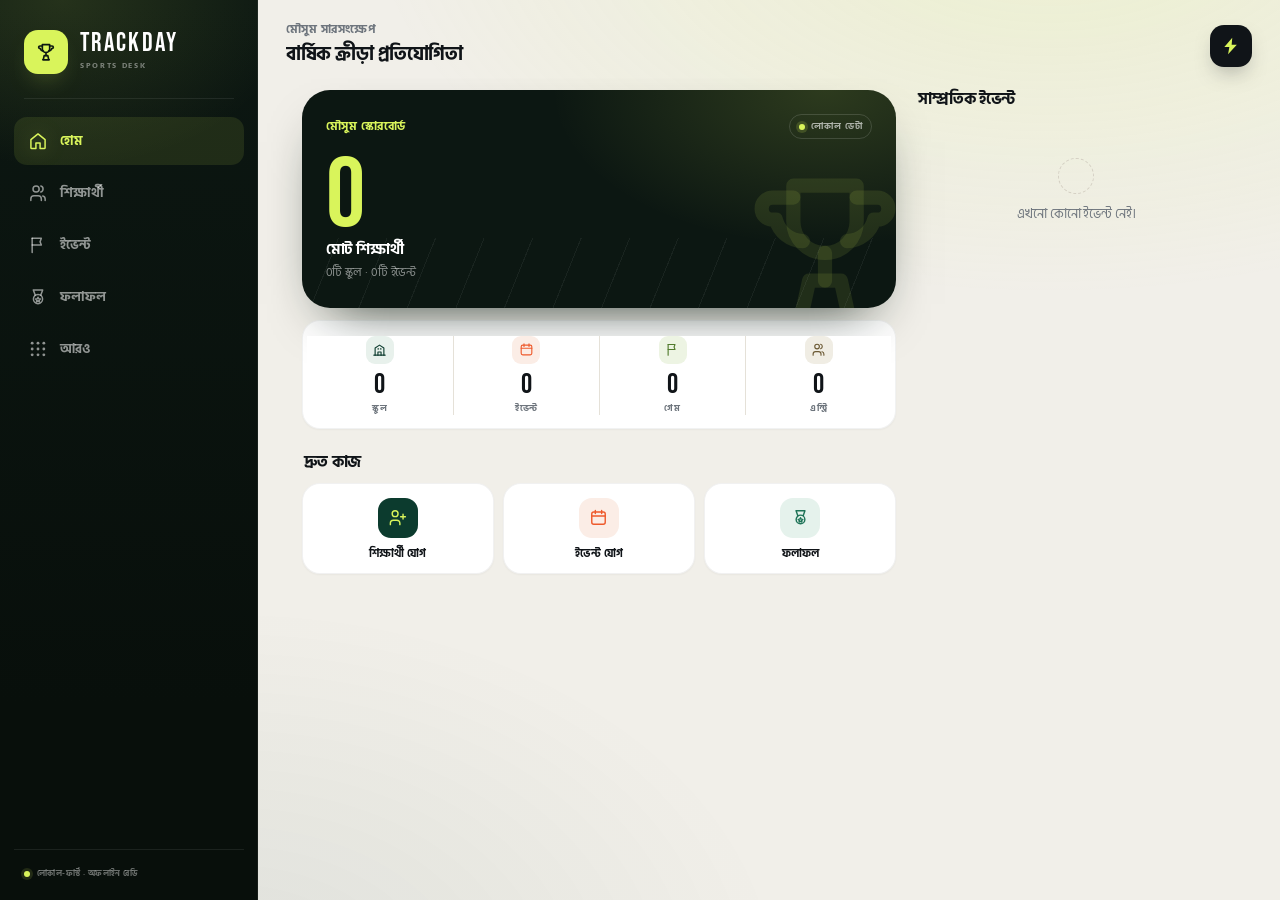
==== index.html @ a248443c "Initial commit: Sports Portal web application" ====
<!DOCTYPE html>
<html lang="bn">
<head>
  <meta charset="UTF-8">
  <meta name="viewport" content="width=device-width, initial-scale=1.0, maximum-scale=1.0, user-scalable=no, viewport-fit=cover">
  <meta name="theme-color" content="#F1EFE9">
  <meta name="mobile-web-app-capable" content="yes">
  <meta name="apple-mobile-web-app-capable" content="yes">
  <meta name="apple-mobile-web-app-status-bar-style" content="default">
  <meta name="color-scheme" content="light">
  <title>বার্ষিক ক্রীড়া প্রতিযোগিতা</title>
  <link rel="preconnect" href="https://fonts.googleapis.com">
  <link rel="preconnect" href="https://fonts.gstatic.com" crossorigin>
  <link href="https://fonts.googleapis.com/css2?family=Bebas+Neue&family=Hind+Siliguri:wght@400;500;600;700&family=Manrope:wght@400;500;600;700;800&display=swap" rel="stylesheet">
  <link rel="stylesheet" href="styles.css">
</head>
<body>
  <!-- ===== ICON SPRITE ===== -->
  <svg xmlns="http://www.w3.org/2000/svg" style="position:absolute;width:0;height:0;overflow:hidden" aria-hidden="true">
    <symbol id="i-home" viewBox="0 0 24 24" fill="none" stroke="currentColor" stroke-width="1.8" stroke-linecap="round" stroke-linejoin="round"><path d="M3.5 10.4 12 3.5l8.5 6.9V20a1 1 0 0 1-1 1h-5v-6.5h-5V21h-5a1 1 0 0 1-1-1z"/></symbol>
    <symbol id="i-users" viewBox="0 0 24 24" fill="none" stroke="currentColor" stroke-width="1.8" stroke-linecap="round" stroke-linejoin="round"><path d="M16 21v-1.8a3.8 3.8 0 0 0-3.8-3.8H7.2a3.8 3.8 0 0 0-3.8 3.8V21"/><circle cx="9.7" cy="7.2" r="3.7"/><path d="M20.6 21v-1.8a3.8 3.8 0 0 0-2.9-3.7"/><path d="M15.4 3.7a3.7 3.7 0 0 1 0 7.1"/></symbol>
    <symbol id="i-trophy" viewBox="0 0 24 24" fill="none" stroke="currentColor" stroke-width="1.8" stroke-linecap="round" stroke-linejoin="round"><path d="M8 4h8v4.5a4 4 0 0 1-8 0z"/><path d="M8 5.5H5.4a1.4 1.4 0 0 0 0 2.8h.4A3.6 3.6 0 0 0 9.2 11"/><path d="M16 5.5h2.6a1.4 1.4 0 0 1 0 2.8h-.4A3.6 3.6 0 0 1 14.8 11"/><path d="M12 12.5V16"/><path d="M8.5 20.5h7"/><path d="M10 16h4l1 4.5H9z"/></symbol>
    <symbol id="i-medal" viewBox="0 0 24 24" fill="none" stroke="currentColor" stroke-width="1.8" stroke-linecap="round" stroke-linejoin="round"><circle cx="12" cy="14.5" r="5.5"/><path d="m8.6 9.7-2.2-6.2h11.2l-2.2 6.2"/><path d="m12 12.3.9 1.8 2 .3-1.5 1.4.4 2-1.8-1-1.8 1 .4-2-1.5-1.4 2-.3z"/></symbol>
    <symbol id="i-grid" viewBox="0 0 24 24" fill="currentColor"><circle cx="5" cy="5" r="1.7"/><circle cx="12" cy="5" r="1.7"/><circle cx="19" cy="5" r="1.7"/><circle cx="5" cy="12" r="1.7"/><circle cx="12" cy="12" r="1.7"/><circle cx="19" cy="12" r="1.7"/><circle cx="5" cy="19" r="1.7"/><circle cx="12" cy="19" r="1.7"/><circle cx="19" cy="19" r="1.7"/></symbol>
    <symbol id="i-plus" viewBox="0 0 24 24" fill="none" stroke="currentColor" stroke-width="2.4" stroke-linecap="round"><path d="M12 5v14M5 12h14"/></symbol>
    <symbol id="i-back" viewBox="0 0 24 24" fill="none" stroke="currentColor" stroke-width="2" stroke-linecap="round" stroke-linejoin="round"><path d="M15 18l-6-6 6-6"/></symbol>
    <symbol id="i-chev" viewBox="0 0 24 24" fill="none" stroke="currentColor" stroke-width="1.9" stroke-linecap="round" stroke-linejoin="round"><path d="M9 18l6-6-6-6"/></symbol>
    <symbol id="i-search" viewBox="0 0 24 24" fill="none" stroke="currentColor" stroke-width="1.9" stroke-linecap="round"><circle cx="11" cy="11" r="7"/><path d="M21 21l-4.3-4.3"/></symbol>
    <symbol id="i-filter" viewBox="0 0 24 24" fill="none" stroke="currentColor" stroke-width="1.9" stroke-linecap="round" stroke-linejoin="round"><path d="M3.5 5.5h17l-6.4 7.6v5.3l-4.2 2v-7.3z"/></symbol>
    <symbol id="i-school" viewBox="0 0 24 24" fill="none" stroke="currentColor" stroke-width="1.8" stroke-linecap="round" stroke-linejoin="round"><path d="M3 21h18"/><path d="M5 21V9.5l7-4.5 7 4.5V21"/><path d="M9.5 21v-5h5v5"/><path d="M9.5 11h1M13.5 11h1"/></symbol>
    <symbol id="i-calendar" viewBox="0 0 24 24" fill="none" stroke="currentColor" stroke-width="1.8" stroke-linecap="round" stroke-linejoin="round"><rect x="3.5" y="5" width="17" height="15.5" rx="2.5"/><path d="M8 3v4M16 3v4M3.5 10h17"/></symbol>
    <symbol id="i-flag" viewBox="0 0 24 24" fill="none" stroke="currentColor" stroke-width="1.8" stroke-linecap="round" stroke-linejoin="round"><path d="M5 21V4"/><path d="M5 4h11l-1.5 4L16 12H5"/></symbol>
    <symbol id="i-clock" viewBox="0 0 24 24" fill="none" stroke="currentColor" stroke-width="1.8" stroke-linecap="round" stroke-linejoin="round"><circle cx="12" cy="12" r="8.5"/><path d="M12 7v5.2l3.4 2"/></symbol>
    <symbol id="i-ruler" viewBox="0 0 24 24" fill="none" stroke="currentColor" stroke-width="1.8" stroke-linecap="round" stroke-linejoin="round"><path d="M3.5 15.6 15.6 3.5l4.9 4.9L8.4 20.5z"/><path d="m7 12 2 2M10 9l2 2M13 6l2 2"/></symbol>
    <symbol id="i-height" viewBox="0 0 24 24" fill="none" stroke="currentColor" stroke-width="1.8" stroke-linecap="round" stroke-linejoin="round"><path d="M12 3v18"/><path d="m8 7 4-4 4 4M8 17l4 4 4-4"/><path d="M4 21h4M16 21h4"/></symbol>
    <symbol id="i-target" viewBox="0 0 24 24" fill="none" stroke="currentColor" stroke-width="1.8" stroke-linecap="round"><circle cx="12" cy="12" r="8.5"/><circle cx="12" cy="12" r="4.5"/><circle cx="12" cy="12" r="1" fill="currentColor"/></symbol>
    <symbol id="i-edit" viewBox="0 0 24 24" fill="none" stroke="currentColor" stroke-width="1.8" stroke-linecap="round" stroke-linejoin="round"><path d="M12 20h9"/><path d="M16.5 3.5a2.1 2.1 0 0 1 3 3L7 19l-4 1 1-4z"/></symbol>
    <symbol id="i-trash" viewBox="0 0 24 24" fill="none" stroke="currentColor" stroke-width="1.8" stroke-linecap="round" stroke-linejoin="round"><path d="M3 6h18"/><path d="M8 6V4h8v2"/><path d="M19 6l-1 14H6L5 6"/><path d="M10 11v6M14 11v6"/></symbol>
    <symbol id="i-user-plus" viewBox="0 0 24 24" fill="none" stroke="currentColor" stroke-width="1.8" stroke-linecap="round" stroke-linejoin="round"><path d="M15 21v-1.8a3.8 3.8 0 0 0-3.8-3.8H6.8A3.8 3.8 0 0 0 3 19.2V21"/><circle cx="9" cy="7.2" r="3.7"/><path d="M19 8v6M22 11h-6"/></symbol>
    <symbol id="i-print" viewBox="0 0 24 24" fill="none" stroke="currentColor" stroke-width="1.8" stroke-linecap="round" stroke-linejoin="round"><path d="M6.5 9V3.5h11V9"/><path d="M6.5 18H4.5a2 2 0 0 1-2-2v-5a2 2 0 0 1 2-2h15a2 2 0 0 1 2 2v5a2 2 0 0 1-2 2h-2"/><rect x="6.5" y="14" width="11" height="6.5"/></symbol>
    <symbol id="i-download" viewBox="0 0 24 24" fill="none" stroke="currentColor" stroke-width="1.8" stroke-linecap="round" stroke-linejoin="round"><path d="M12 3v12"/><path d="m7 10 5 5 5-5"/><path d="M4 19.5h16"/></symbol>
    <symbol id="i-upload" viewBox="0 0 24 24" fill="none" stroke="currentColor" stroke-width="1.8" stroke-linecap="round" stroke-linejoin="round"><path d="M12 15V3"/><path d="m7 8 5-5 5 5"/><path d="M4 19.5h16"/></symbol>
    <symbol id="i-globe" viewBox="0 0 24 24" fill="none" stroke="currentColor" stroke-width="1.8" stroke-linecap="round"><circle cx="12" cy="12" r="8.5"/><path d="M3.5 12h17"/><path d="M12 3.5c2.4 2.4 3.6 5.2 3.6 8.5s-1.2 6.1-3.6 8.5c-2.4-2.4-3.6-5.2-3.6-8.5S9.6 5.9 12 3.5z"/></symbol>
    <symbol id="i-info" viewBox="0 0 24 24" fill="none" stroke="currentColor" stroke-width="1.8" stroke-linecap="round" stroke-linejoin="round"><circle cx="12" cy="12" r="8.5"/><path d="M12 11v5.5M12 7.8v.2"/></symbol>
    <symbol id="i-check" viewBox="0 0 24 24" fill="none" stroke="currentColor" stroke-width="2.2" stroke-linecap="round" stroke-linejoin="round"><path d="m4.5 12.5 5 5 10-11"/></symbol>
    <symbol id="i-close" viewBox="0 0 24 24" fill="none" stroke="currentColor" stroke-width="2" stroke-linecap="round"><path d="M18 6 6 18M6 6l12 12"/></symbol>
    <symbol id="i-bolt" viewBox="0 0 24 24" fill="currentColor"><path d="M13.5 2 4 13.2h6l-1.5 8.8L19 10.5h-6.2z"/></symbol>
    <symbol id="i-settings" viewBox="0 0 24 24" fill="none" stroke="currentColor" stroke-width="1.8" stroke-linecap="round" stroke-linejoin="round"><circle cx="12" cy="12" r="3"/><path d="M19.4 15a1.6 1.6 0 0 0 .3 1.8l.1.1a2 2 0 1 1-2.8 2.8l-.1-.1a1.6 1.6 0 0 0-1.8-.3 1.6 1.6 0 0 0-1 1.5V21a2 2 0 1 1-4 0v-.1a1.6 1.6 0 0 0-1-1.5 1.6 1.6 0 0 0-1.8.3l-.1.1a2 2 0 1 1-2.8-2.8l.1-.1a1.6 1.6 0 0 0 .3-1.8 1.6 1.6 0 0 0-1.5-1H3a2 2 0 1 1 0-4h.1a1.6 1.6 0 0 0 1.5-1 1.6 1.6 0 0 0-.3-1.8l-.1-.1a2 2 0 1 1 2.8-2.8l.1.1a1.6 1.6 0 0 0 1.8.3H9a1.6 1.6 0 0 0 1-1.5V3a2 2 0 1 1 4 0v.1a1.6 1.6 0 0 0 1 1.5 1.6 1.6 0 0 0 1.8-.3l.1-.1a2 2 0 1 1 2.8 2.8l-.1.1a1.6 1.6 0 0 0-.3 1.8V10a1.6 1.6 0 0 0 1.5 1H21a2 2 0 1 1 0 4h-.1a1.6 1.6 0 0 0-1.5 1z"/></symbol>
    <symbol id="i-list" viewBox="0 0 24 24" fill="none" stroke="currentColor" stroke-width="1.9" stroke-linecap="round"><path d="M8 6h13M8 12h13M8 18h13"/><circle cx="3.5" cy="6" r="1" fill="currentColor" stroke="none"/><circle cx="3.5" cy="12" r="1" fill="currentColor" stroke="none"/><circle cx="3.5" cy="18" r="1" fill="currentColor" stroke="none"/></symbol>
    <symbol id="i-arrow-up-right" viewBox="0 0 24 24" fill="none" stroke="currentColor" stroke-width="2" stroke-linecap="round" stroke-linejoin="round"><path d="M7 17 17 7"/><path d="M8 7h9v9"/></symbol>
  </svg>

  <div class="app">

    <!-- ===== APP BAR ===== -->
    <header class="appbar">
      <button id="btnBack" class="appbar-back" hidden aria-label="Back">
        <svg class="ic" viewBox="0 0 24 24"><use href="#i-back"/></svg>
      </button>
      <div class="appbar-titles">
        <div class="appbar-eyebrow" id="appBarEyebrow">SCHOOL SPORTS DESK</div>
        <div id="appBarTitle" class="appbar-title">বার্ষিক ক্রীড়া প্রতিযোগিতা</div>
      </div>
      <div class="appbar-badge" aria-hidden="true">
        <svg class="ic" viewBox="0 0 24 24"><use href="#i-bolt"/></svg>
      </div>
    </header>

    <!-- ===== CONTENT ===== -->
    <main class="app-content" id="appContent">

      <!-- HOME -->
      <section id="screen-home" class="screen active">
        <div class="hero season-card">
          <div class="hero-lanes"></div>
          <svg class="hero-watermark" viewBox="0 0 24 24"><use href="#i-trophy"/></svg>
          <div class="hero-top">
            <span class="hero-eyebrow" data-i18n="home.seasonLabel">SEASON SCOREBOARD</span>
            <span class="hero-live"><span class="live-dot"></span><span data-i18n="home.live">লোকাল ডেটা</span></span>
          </div>
          <div class="hero-num" id="heroStudents">0</div>
          <div class="hero-label" data-i18n="home.heroLabel">মোট শিক্ষার্থী</div>
          <div class="hero-sub" id="heroSub"></div>
        </div>

        <div class="stat-grid stat-grid-4">
          <div class="stat-card">
            <span class="stat-ico blue"><svg class="ic" viewBox="0 0 24 24"><use href="#i-school"/></svg></span>
            <div class="stat-num" id="statSchools">0</div>
            <div class="stat-lbl" data-i18n="dash.schools">স্কুল</div>
          </div>
          <div class="stat-card">
            <span class="stat-ico orange"><svg class="ic" viewBox="0 0 24 24"><use href="#i-calendar"/></svg></span>
            <div class="stat-num" id="statEvents">0</div>
            <div class="stat-lbl" data-i18n="dash.events">ইভেন্ট</div>
          </div>
          <div class="stat-card">
            <span class="stat-ico green"><svg class="ic" viewBox="0 0 24 24"><use href="#i-flag"/></svg></span>
            <div class="stat-num" id="statGames">0</div>
            <div class="stat-lbl" data-i18n="dash.games">গেম</div>
          </div>
          <div class="stat-card">
            <span class="stat-ico purple"><svg class="ic" viewBox="0 0 24 24"><use href="#i-users"/></svg></span>
            <div class="stat-num" id="statEntries">0</div>
            <div class="stat-lbl" data-i18n="dash.entries">এন্ট্রি</div>
          </div>
        </div>

        <div class="home-block home-block-quick">
          <div class="section-head">
            <h2 data-i18n="home.quickActions">দ্রুত কাজ</h2>
          </div>
          <div class="quick-grid">
            <button class="quick-btn" id="qaAddStudent">
              <span class="quick-ico primary"><svg class="ic" viewBox="0 0 24 24"><use href="#i-user-plus"/></svg></span>
              <span class="quick-label" data-i18n="home.addStudent">শিক্ষার্থী যোগ</span>
            </button>
            <button class="quick-btn" id="qaAddEvent">
              <span class="quick-ico orange"><svg class="ic" viewBox="0 0 24 24"><use href="#i-calendar"/></svg></span>
              <span class="quick-label" data-i18n="home.addEvent">ইভেন্ট যোগ</span>
            </button>
            <button class="quick-btn" id="qaResults">
              <span class="quick-ico green"><svg class="ic" viewBox="0 0 24 24"><use href="#i-medal"/></svg></span>
              <span class="quick-label" data-i18n="home.results">ফলাফল</span>
            </button>
          </div>
        </div>

        <div class="home-block home-block-recent">
          <div class="section-head">
            <h2 data-i18n="home.recentEvents">সাম্প্রতিক ইভেন্ট</h2>
          </div>
          <div id="recentEvents" class="card-list"></div>
        </div>
      </section>

      <!-- STUDENTS -->
      <section id="screen-students" class="screen">
        <div class="searchbar">
          <svg class="ic" viewBox="0 0 24 24"><use href="#i-search"/></svg>
          <input id="studentSearch" data-i18n-ph="students.searchPh" placeholder="নাম / Student ID দিয়ে খুঁজুন">
        </div>
        <div class="chip-row" id="stuGroupChips">
          <button class="chip active" data-group="" data-i18n="common.all">সব</button>
          <button class="chip" data-group="A">GROUP A</button>
          <button class="chip" data-group="B">GROUP B</button>
          <button class="chip" data-group="C">GROUP C</button>
        </div>
        <div class="filter-row">
          <select id="stuSchoolFilter" class="mini-select"></select>
          <span class="list-count" id="studentMeta"></span>
        </div>
        <div id="studentList" class="card-list"></div>
        <p class="empty" id="studentEmpty" data-i18n="students.empty" hidden>কোনো শিক্ষার্থী পাওয়া যায়নি।</p>
      </section>

      <!-- EVENTS -->
      <section id="screen-events" class="screen">
        <p class="screen-desc" data-i18n="events.desc">প্রতিটা ইভেন্টের ভেতরে একাধিক গেম থাকে। ইভেন্টে ট্যাপ করে গেম ও অংশগ্রহণকারী দেখো।</p>

        <div class="ev-toolbar">
          <div class="searchbar ev-search">
            <svg class="ic" viewBox="0 0 24 24"><use href="#i-search"/></svg>
            <input id="eventSearch" autocomplete="off" data-i18n-ph="events.searchPh" placeholder="নাম / নোট / তারিখ দিয়ে খুঁজুন">
          </div>
          <button class="ev-filter-btn" id="btnEventFilters" type="button">
            <svg class="ic" viewBox="0 0 24 24"><use href="#i-filter"/></svg>
            <span data-i18n="events.filters">ফিল্টার</span>
            <span class="filter-badge" id="eventFilterBadge" hidden>0</span>
          </button>
        </div>

        <div class="chip-row ev-status-chips" id="eventStatusChips">
          <button class="chip active" type="button" data-status="all" data-i18n="common.all">সব</button>
          <button class="chip" type="button" data-status="upcoming" data-i18n="events.upcoming">আসন্ন</button>
          <button class="chip" type="button" data-status="past" data-i18n="events.past">সম্পন্ন</button>
          <button class="chip" type="button" data-status="noGames" data-i18n="events.noGames">গেম নেই</button>
          <button class="chip" type="button" data-status="results" data-i18n="events.hasResults">ফলাফল আছে</button>
        </div>

        <div class="ev-meta-row">
          <span class="list-count" id="eventMeta"></span>
          <select id="eventSort" class="mini-select ev-sort">
            <option value="date-desc" data-i18n="events.sortNew">নতুন আগে</option>
            <option value="date-asc" data-i18n="events.sortOld">পুরোনো আগে</option>
            <option value="name-asc" data-i18n="events.sortName">নাম (ক-হ)</option>
            <option value="games-desc" data-i18n="events.sortGames">বেশি গেম</option>
            <option value="entries-desc" data-i18n="events.sortEntries">বেশি অংশগ্রহণ</option>
          </select>
        </div>

        <div class="ev-active-row" id="eventActiveFilters" hidden></div>
        <div id="eventList" class="card-list"></div>
        <p class="empty" id="eventEmpty" data-i18n="events.empty" hidden>কোনো ইভেন্ট যোগ করা হয়নি। + দিয়ে শুরু করো।</p>
        <div class="empty" id="eventNoMatch" hidden>
          <span data-i18n="events.noMatch">এই ফিল্টারে কোনো ইভেন্ট মেলেনি।</span>
          <button class="btn btn-ghost btn-sm" id="btnResetEventFiltersEmpty" type="button" data-i18n="events.clearFilters">ফিল্টার মুছুন</button>
        </div>
      </section>

      <!-- EVENT DETAIL (secondary) -->
      <section id="screen-eventDetail" class="screen">
        <div class="event-hero">
          <div class="event-hero-top">
            <span class="event-eyebrow" data-i18n="eventDetail.eyebrow">EVENT</span>
            <svg class="event-hero-mark" viewBox="0 0 24 24"><use href="#i-trophy"/></svg>
          </div>
          <div class="event-hero-name" id="edName"></div>
          <div class="event-hero-date" id="edDate"></div>
          <div class="event-hero-stats" id="edStats"></div>
          <div class="event-hero-btns">
            <button class="btn btn-lime btn-sm" id="btnEventWinners">
              <svg class="ic" viewBox="0 0 24 24"><use href="#i-trophy"/></svg>
              <span data-i18n="winners.btn">ফলাফল সারসংক্ষেপ</span>
            </button>
            <button class="btn btn-glass btn-sm" id="btnEventReport">
              <svg class="ic" viewBox="0 0 24 24"><use href="#i-print"/></svg>
              <span data-i18n="report.btn">রিপোর্ট / প্রিন্ট</span>
            </button>
          </div>
        </div>
        <div class="section-head">
          <h2 data-i18n="eventDetail.gamesTitle">গেমস</h2>
          <span class="section-meta" data-i18n="eventDetail.tapHint">গেমে ট্যাপ করলে রেকর্ড খুলবে</span>
        </div>
        <p class="screen-desc" data-i18n="eventDetail.desc">গেম যোগ করো, তারপর শিক্ষার্থী assign করো। শুধু ওই গ্রুপের শিক্ষার্থী দেখাবে।</p>
        <div id="edGames" class="card-list"></div>
        <p class="empty" id="edEmpty" data-i18n="eventDetail.empty" hidden>এই ইভেন্টে কোনো গেম নেই। + দিয়ে গেম যোগ করো।</p>
      </section>

      <!-- REPORT (secondary) -->
      <section id="screen-report" class="screen">
        <div class="card no-print">
          <div class="card-head"><h2 data-i18n="report.title">ইভেন্ট রিপোর্ট</h2></div>
          <p class="screen-desc" data-i18n="report.desc">রেজিস্ট্রেশন ও ফলাফল — প্রিন্ট করে PDF সেভ করো।</p>
          <button class="btn btn-block" id="btnPrintReport">
            <svg class="ic" viewBox="0 0 24 24"><use href="#i-print"/></svg>
            <span data-i18n="report.print">প্রিন্ট / PDF</span>
          </button>
        </div>
        <div id="reportArea" class="print-area"></div>
      </section>

      <!-- WINNERS / SUMMARY (secondary) -->
      <section id="screen-winners" class="screen">
        <div id="winnersArea"></div>
      </section>

      <!-- RESULTS — auto-gathered podium -->
      <section id="screen-results" class="screen">
        <div class="screen-head">
          <div class="eyebrow" data-i18n="eyebrow.results">PODIUM</div>
          <h1 class="screen-title">
            <svg class="ic" viewBox="0 0 24 24"><use href="#i-trophy"/></svg>
            <span data-i18n="results.title">ফলাফল</span>
          </h1>
          <p class="screen-desc" data-i18n="results.desc2">প্রতি গেমের first / second / third — records থেকে স্বয়ংক্রিয়ভাবে।</p>
        </div>
        <div class="card result-selectors">
          <label class="field">
            <span><svg class="ic" viewBox="0 0 24 24"><use href="#i-calendar"/></svg><span data-i18n="results.event">ইভেন্ট</span></span>
            <select id="resEvent"></select>
          </label>
          <label class="field">
            <span><svg class="ic" viewBox="0 0 24 24"><use href="#i-flag"/></svg><span data-i18n="results.game">খেলা</span></span>
            <select id="resGame"></select>
          </label>
        </div>
        <div id="resultsArea"></div>
      </section>

      <!-- RECORDS -->
      <section id="screen-records" class="screen">
        <input type="hidden" id="recordsGameId">
        <div id="recordsArea"></div>
      </section>

      <!-- MORE -->
      <section id="screen-more" class="screen">
        <div class="more-hero">
          <div class="brand-mark"><svg class="ic" viewBox="0 0 24 24"><use href="#i-bolt"/></svg></div>
          <div class="more-hero-txt">
            <div class="more-app" data-i18n="app.title">বার্ষিক ক্রীড়া প্রতিযোগিতা</div>
            <div class="more-sub" data-i18n="more.tagline">সব তথ্য তোমার ফোনে সংরক্ষিত</div>
          </div>
        </div>
        <div class="card menu-card">
          <button class="menu-row" data-screen="schools">
            <span class="menu-ico blue"><svg class="ic" viewBox="0 0 24 24"><use href="#i-school"/></svg></span>
            <span class="menu-txt"><span class="menu-title" data-i18n="more.schools">স্কুল</span><span class="menu-sub" data-i18n="more.schoolsDesc">স্কুল যোগ ও পরিচালনা</span></span>
            <svg class="ic chev" viewBox="0 0 24 24"><use href="#i-chev"/></svg>
          </button>
          <button class="menu-row" data-screen="settings">
            <span class="menu-ico green"><svg class="ic" viewBox="0 0 24 24"><use href="#i-settings"/></svg></span>
            <span class="menu-txt"><span class="menu-title" data-i18n="more.settings">সেটিংস</span><span class="menu-sub" data-i18n="more.settingsDesc">ভাষা, ব্যাকআপ ও অন্যান্য</span></span>
            <svg class="ic chev" viewBox="0 0 24 24"><use href="#i-chev"/></svg>
          </button>
        </div>
        <div class="app-version" data-i18n="more.footer">লোকাল-ফার্স্ট · অফলাইন রেডি</div>
      </section>

      <!-- SCHOOLS (secondary) -->
      <section id="screen-schools" class="screen">
        <div id="schoolList" class="card-list"></div>
        <p class="empty" id="schoolEmpty" data-i18n="schools.empty" hidden>এখনো কোনো স্কুল যোগ করা হয়নি।</p>
      </section>

      <!-- SETTINGS (secondary) -->
      <section id="screen-settings" class="screen">
        <div class="card">
          <div class="card-head with-icon">
            <span class="head-ico"><svg class="ic" viewBox="0 0 24 24"><use href="#i-globe"/></svg></span>
            <div><h2 data-i18n="settings.language">ভাষা / Language</h2>
            <p class="screen-desc" data-i18n="settings.languageDesc">পুরো অ্যাপের ভাষা বদলাও। ডাটা অপরিবর্তিত থাকবে।</p></div>
          </div>
          <div class="seg seg-lg" id="langSeg"><button data-lang="bn">বাংলা</button><button data-lang="en">English</button></div>
        </div>
        <div class="card">
          <div class="card-head with-icon">
            <span class="head-ico"><svg class="ic" viewBox="0 0 24 24"><use href="#i-download"/></svg></span>
            <div><h2 data-i18n="backup.title">ব্যাকআপ ও রিস্টোর</h2>
            <p class="screen-desc" data-i18n="backup.desc">সব তথ্য এক ফাইলে ডাউনলোড করে রাখো।</p></div>
          </div>
          <div class="btn-row">
            <button class="btn btn-ghost" id="btnExport">
              <svg class="ic" viewBox="0 0 24 24"><use href="#i-download"/></svg>
              <span data-i18n="backup.export">ব্যাকআপ ডাউনলোড</span>
            </button>
            <label class="btn btn-ghost">
              <svg class="ic" viewBox="0 0 24 24"><use href="#i-upload"/></svg>
              <span data-i18n="backup.import">ব্যাকআপ রিস্টোর</span>
              <input type="file" id="fileImport" accept="application/json,.json" hidden>
            </label>
          </div>
        </div>
        <div class="card">
          <div class="card-head with-icon">
            <span class="head-ico"><svg class="ic" viewBox="0 0 24 24"><use href="#i-info"/></svg></span>
            <div><h2 data-i18n="settings.aboutTitle">অ্যাপ সম্পর্কে</h2>
            <p class="screen-desc" data-i18n="settings.aboutDesc">বার্ষিক ক্রীড়া প্রতিযোগিতা — স্কুল স্পোর্টস অ্যাপ। সব তথ্য তোমার ফোনেই সংরক্ষিত থাকে।</p></div>
          </div>
        </div>
      </section>

    </main>

    <!-- ===== FAB ===== -->
    <button id="fab" class="fab" hidden aria-label="Add">
      <svg class="ic" viewBox="0 0 24 24"><use href="#i-plus"/></svg>
    </button>

    <!-- ===== BOTTOM NAV ===== -->
    <nav class="bottomnav">
      <div class="nav-brand" aria-hidden="true">
        <div class="nav-brand-mark"><svg class="ic" viewBox="0 0 24 24"><use href="#i-trophy"/></svg></div>
        <div class="nav-brand-txt">
          <span class="nav-brand-name">TRACKDAY</span>
          <span class="nav-brand-sub">SPORTS DESK</span>
        </div>
      </div>
      <div class="nav-sep"></div>
      <button class="nav-item active" data-screen="home">
        <svg class="ic" viewBox="0 0 24 24"><use href="#i-home"/></svg>
        <span data-i18n="nav.home">হোম</span>
      </button>
      <button class="nav-item" data-screen="students">
        <svg class="ic" viewBox="0 0 24 24"><use href="#i-users"/></svg>
        <span data-i18n="nav.students">শিক্ষার্থী</span>
      </button>
      <button class="nav-item" data-screen="events">
        <svg class="ic" viewBox="0 0 24 24"><use href="#i-flag"/></svg>
        <span data-i18n="nav.events">ইভেন্ট</span>
      </button>
      <button class="nav-item" data-screen="results">
        <svg class="ic" viewBox="0 0 24 24"><use href="#i-medal"/></svg>
        <span data-i18n="nav.results">ফলাফল</span>
      </button>
      <button class="nav-item" data-screen="more">
        <svg class="ic" viewBox="0 0 24 24"><use href="#i-grid"/></svg>
        <span data-i18n="nav.more">আরও</span>
      </button>
      <div class="nav-side-foot">
        <span class="nsf-dot"></span>
        <span data-i18n="more.footer">লোকাল-ফার্স্ট · অফলাইন রেডি</span>
      </div>
    </nav>
  </div>

  <!-- ===== SHEET: SCHOOL ===== -->
  <div class="sheet-overlay" id="sheetSchool">
    <div class="sheet">
      <div class="sheet-handle"></div>
      <div class="sheet-head"><h2 id="sheetSchoolTitle" data-i18n="schools.addTitle">নতুন স্কুল</h2>
        <button class="sheet-close" aria-label="Close" data-close="sheetSchool"><svg class="ic" viewBox="0 0 24 24"><use href="#i-close"/></svg></button>
      </div>
      <form id="schoolForm" class="sheet-form" autocomplete="off">
        <input type="hidden" id="schoolEditId">
        <label><span data-i18n="schools.name">বিদ্যালয়ের নাম</span> <span class="req">*</span><input required id="schoolName" data-i18n-ph="schools.namePh" placeholder="স্কুলের নাম"></label>
        <label><span data-i18n="schools.principal">প্রধান শিক্ষকের নাম</span><input id="schoolPrincipal" data-i18n-ph="schools.principalPh" placeholder="প্রধান শিক্ষকের নাম"></label>
        <label><span data-i18n="schools.mobile">মোবাইল নম্বর</span><input id="schoolMobile" placeholder="01XXXXXXXXX" inputmode="tel"></label>
        <button class="btn btn-block" type="submit" data-i18n="common.save">সেভ করুন</button>
      </form>
    </div>
  </div>

  <!-- ===== SHEET: STUDENT ===== -->
  <div class="sheet-overlay" id="sheetStudent">
    <div class="sheet">
      <div class="sheet-handle"></div>
      <div class="sheet-head"><h2 id="sheetStudentTitle" data-i18n="students.addTitle">শিক্ষার্থী যোগ</h2>
        <button class="sheet-close" aria-label="Close" data-close="sheetStudent"><svg class="ic" viewBox="0 0 24 24"><use href="#i-close"/></svg></button>
      </div>
      <form id="studentForm" class="sheet-form" autocomplete="off">
        <input type="hidden" id="studentEditId">
        <label><span data-i18n="students.school">স্কুল</span> <span class="req">*</span><select required id="stSchool"></select></label>
        <div class="form-2col">
          <label><span data-i18n="students.studentId">Student ID</span> <span class="auto-badge" data-i18n="common.auto">অটো</span><input id="stStudentId" readonly data-i18n-ph="common.auto" placeholder="অটো"></label>
          <label><span data-i18n="students.chest">Chest No</span><input id="stChestNo" data-i18n-ph="common.auto" placeholder="অটো"></label>
        </div>
        <label><span data-i18n="students.name">শিক্ষার্থীর নাম</span> <span class="req">*</span><input required id="stName" data-i18n-ph="students.namePh" placeholder="পূর্ণ নাম"></label>
        <div class="form-2col">
          <label><span data-i18n="students.dob">জন্মতারিখ</span> <span class="req">*</span><input type="date" required id="stDob"></label>
          <label><span data-i18n="students.gender">লিঙ্গ</span><select id="stGender"><option value="boys">BOYS</option><option value="girls">GIRLS</option></select></label>
        </div>
        <label><span data-i18n="students.father">বাবার নাম</span><input id="stFather" data-i18n-ph="students.fatherPh" placeholder="পিতার নাম"></label>
        <div class="group-hint" id="stGroupHint"><span class="muted" data-i18n="students.groupHintEmpty">জন্মতারিখ দিলে গ্রুপ স্বয়ংক্রিয়ভাবে নির্ধারিত হবে।</span></div>
        <p class="sheet-note" data-i18n="students.note">গেম এখানে assign করতে হবে না। ইভেন্টের ভেতরে গেম থেকে শিক্ষার্থী assign করা যাবে।</p>
        <button class="btn btn-block" type="submit" data-i18n="common.save">সেভ করুন</button>
      </form>
    </div>
  </div>

  <!-- ===== SHEET: EVENT ===== -->
  <div class="sheet-overlay" id="sheetEvent">
    <div class="sheet">
      <div class="sheet-handle"></div>
      <div class="sheet-head"><h2 id="sheetEventTitle" data-i18n="events.addTitle">নতুন ইভেন্ট</h2>
        <button class="sheet-close" aria-label="Close" data-close="sheetEvent"><svg class="ic" viewBox="0 0 24 24"><use href="#i-close"/></svg></button>
      </div>
      <form id="eventForm" class="sheet-form" autocomplete="off">
        <input type="hidden" id="eventEditId">
        <label><span data-i18n="events.name">ইভেন্টের নাম</span> <span class="req">*</span><input required id="evName" data-i18n-ph="events.namePh" placeholder="যেমন: বার্ষিক ক্রীড়া প্রতিযোগিতা ২০২৬"></label>
        <label><span data-i18n="events.date">তারিখ</span><input type="date" id="evDate"></label>
        <label><span data-i18n="events.note">নোট (ঐচ্ছিক)</span><input id="evNote" data-i18n-ph="events.notePh" placeholder="স্থান / বিবরণ"></label>
        <button class="btn btn-block" type="submit" data-i18n="common.save">সেভ করুন</button>
      </form>
    </div>
  </div>

  <!-- ===== SHEET: EVENT FILTERS ===== -->
  <div class="sheet-overlay" id="sheetEventFilter">
    <div class="sheet filter-sheet">
      <div class="sheet-handle"></div>
      <div class="sheet-head"><h2 data-i18n="events.filterTitle">অ্যাডভান্সড ফিল্টার</h2>
        <button class="sheet-close" aria-label="Close" data-close="sheetEventFilter"><svg class="ic" viewBox="0 0 24 24"><use href="#i-close"/></svg></button>
      </div>
      <form class="sheet-form filter-sheet-form" id="eventFilterForm" autocomplete="off">
        <div class="filter-block">
          <div class="filter-block-title" data-i18n="events.dateRange">তারিখের সীমা</div>
          <div class="form-2col">
            <label><span data-i18n="events.from">শুরু</span><input type="date" id="evFilterFrom"></label>
            <label><span data-i18n="events.to">শেষ</span><input type="date" id="evFilterTo"></label>
          </div>
        </div>
        <div class="filter-block">
          <div class="filter-block-title" data-i18n="events.groupFilter">গ্রুপ</div>
          <div class="chip-row filter-chips" id="evFilterGroupChips">
            <button class="chip active" type="button" data-group="" data-i18n="events.allGroups">সব গ্রুপ</button>
            <button class="chip" type="button" data-group="A">GROUP A</button>
            <button class="chip" type="button" data-group="B">GROUP B</button>
            <button class="chip" type="button" data-group="C">GROUP C</button>
          </div>
        </div>
        <label><span data-i18n="events.schoolFilter">স্কুল</span><select id="evFilterSchool"></select></label>
        <div class="filter-block">
          <div class="filter-block-title" data-i18n="events.gamesRange">গেম সংখ্যা</div>
          <div class="form-2col">
            <label><span data-i18n="events.min">সর্বনিম্ন</span><input type="number" min="0" inputmode="numeric" id="evFilterMinGames" placeholder="0"></label>
            <label><span data-i18n="events.max">সর্বোচ্চ</span><input type="number" min="0" inputmode="numeric" id="evFilterMaxGames" placeholder="0"></label>
          </div>
        </div>
        <label><span data-i18n="events.minEntries">সর্বনিম্ন অংশগ্রহণ</span><input type="number" min="0" inputmode="numeric" id="evFilterMinEntries" placeholder="0"></label>
        <div class="filter-sheet-actions">
          <button class="btn btn-ghost" id="btnResetEventFilters" type="button" data-i18n="events.resetFilters">সব রিসেট</button>
          <button class="btn" id="btnApplyEventFilters" type="submit" data-i18n="events.applyFilters">ফিল্টার দেখাও</button>
        </div>
      </form>
    </div>
  </div>

  <!-- ===== SHEET: GAME ===== -->
  <div class="sheet-overlay" id="sheetGame">
    <div class="sheet">
      <div class="sheet-handle"></div>
      <div class="sheet-head"><h2 id="sheetGameTitle" data-i18n="games.addTitle">নতুন গেম</h2>
        <button class="sheet-close" aria-label="Close" data-close="sheetGame"><svg class="ic" viewBox="0 0 24 24"><use href="#i-close"/></svg></button>
      </div>
      <form id="gameForm" class="sheet-form" autocomplete="off">
        <input type="hidden" id="gameEditId">
        <input type="hidden" id="gameEventId">
        <label><span data-i18n="games.name">গেমের নাম</span> <span class="req">*</span><input required id="gmName" data-i18n-ph="games.namePh" placeholder="যেমন: 100 Meter Run"></label>
        <label><span data-i18n="games.group">গ্রুপ</span> <span class="req">*</span>
          <select id="gmGroup"><option value="A">GROUP A</option><option value="B">GROUP B</option><option value="C">GROUP C</option></select>
        </label>
        <label><span data-i18n="games.metric">স্কোরের ধরন</span>
          <select id="gmMetric">
            <option value="manual" data-i18n="metric.manual">ম্যানুয়াল পজিশন</option>
            <option value="time" data-i18n="metric.time">সময় — কম = ভালো</option>
            <option value="distance" data-i18n="metric.distance">দূরত্ব — বেশি = ভালো</option>
            <option value="height" data-i18n="metric.height">উচ্চতা — বেশি = ভালো</option>
            <option value="points" data-i18n="metric.points">পয়েন্ট — বেশি = ভালো</option>
          </select>
        </label>
        <div class="quick-picks" id="gmQuickPicks"></div>
        <button class="btn btn-block" type="submit" data-i18n="common.save">সেভ করুন</button>
      </form>
    </div>
  </div>

  <!-- ===== SHEET: ASSIGN ===== -->
  <div class="sheet-overlay" id="sheetAssign">
    <div class="sheet">
      <div class="sheet-handle"></div>
      <div class="sheet-head"><h2 id="assignTitle">শিক্ষার্থী assign</h2>
        <button class="sheet-close" aria-label="Close" data-close="sheetAssign"><svg class="ic" viewBox="0 0 24 24"><use href="#i-close"/></svg></button>
      </div>
      <input type="hidden" id="assignGameId">
      <div class="assign-meta" id="assignMeta"></div>
      <div class="searchbar">
        <svg class="ic" viewBox="0 0 24 24"><use href="#i-search"/></svg>
        <input id="assignSearch" data-i18n-ph="students.searchPh" placeholder="নাম / Student ID দিয়ে খুঁজুন">
      </div>
      <div class="filter-row">
        <select id="assignSchoolFilter" class="mini-select"></select>
        <button class="btn btn-ghost btn-sm" id="btnAssignToggleAll" data-i18n="assign.selectAll">সব সিলেক্ট</button>
      </div>
      <div id="assignList" class="assign-list"></div>
      <p class="empty" id="assignEmpty" data-i18n="assign.empty" hidden>এই গ্রুপের কোনো শিক্ষার্থী নেই।</p>
      <div class="assign-footer">
        <span id="assignCount" class="assign-count"></span>
        <button class="btn" id="btnSaveAssign" data-i18n="assign.save">সেভ করুন</button>
      </div>
    </div>
  </div>

  <!-- ===== SHEET: STUDENT PROFILE ===== -->
  <div class="sheet-overlay" id="sheetProfile">
    <div class="sheet">
      <div class="sheet-handle"></div>
      <div class="sheet-head"><h2 id="sheetProfileTitle" data-i18n="profile.title">শিক্ষার্থীর প্রোফাইল</h2>
        <button class="sheet-close" aria-label="Close" data-close="sheetProfile"><svg class="ic" viewBox="0 0 24 24"><use href="#i-close"/></svg></button>
      </div>
      <div id="profileBody"></div>
    </div>
  </div>


  <!-- ===== CONFIRM DIALOG ===== -->
  <div class="dialog-overlay" id="dialogConfirm" role="dialog" aria-modal="true" aria-labelledby="confirmTitle">
    <div class="dialog">
      <div class="dialog-ico danger" id="confirmIcon"><svg class="ic" viewBox="0 0 24 24"><use href="#i-trash"/></svg></div>
      <div class="dialog-title" id="confirmTitle">নিশ্চিত করো</div>
      <p class="dialog-msg" id="confirmMsg"></p>
      <div class="dialog-actions">
        <button class="btn btn-ghost" id="confirmCancel" type="button">বাতিল</button>
        <button class="btn btn-danger" id="confirmOk" type="button">নিশ্চিত</button>
      </div>
    </div>
  </div>

  <div class="toast" id="toast" role="status" aria-live="polite"></div>

  <script src="app.js"></script>
</body>
</html>
---- styles.css ----
/* =========================================================
   TRACKDAY — premium school sports desk
   Warm paper · deep green · signal lime · editorial type
   ========================================================= */
:root {
  --bg: #F1EFE9;
  --bg-2: #E9E5DC;
  --surface: #FFFFFF;
  --surface-2: #F7F5F0;
  --surface-3: #EFECE4;
  --ink: #101418;
  --ink-2: #232A30;
  --muted: #6E757D;
  --muted-2: #838A92;
  --line: #E5E1D8;
  --line-strong: #D4CFC3;

  --brand: #0C3B2E;
  --brand-2: #11523E;
  --brand-soft: #E8F1EC;
  --lime: #D9F45B;
  --lime-2: #C7E93F;
  --accent: #EE5A2C;
  --accent-soft: #FBEDE6;

  --gold: #C2953B;
  --gold-2: #E3B75A;
  --gold-soft: #FBF2DD;
  --silver: #89949F;
  --silver-soft: #F0F2F4;
  --bronze: #AC6D46;
  --bronze-soft: #F8EDE4;

  --green: #1E7357;
  --green-soft: #E5F2EC;
  --red: #CF4545;
  --red-soft: #FBEBEB;

  --radius-xl: 28px;
  --radius: 20px;
  --radius-sm: 14px;
  --shadow-xs: 0 1px 2px rgba(16, 20, 24, .04);
  --shadow-sm: 0 1px 2px rgba(16, 20, 24, .04), 0 8px 22px -16px rgba(16, 20, 24, .28);
  --shadow: 0 2px 4px rgba(16, 20, 24, .03), 0 16px 34px -22px rgba(16, 20, 24, .32);
  --shadow-lg: 0 30px 70px -30px rgba(16, 20, 24, .45);

  --font-body: "Manrope", "Hind Siliguri", system-ui, -apple-system, "Segoe UI", sans-serif;
  --font-display: "Bebas Neue", "Manrope", "Hind Siliguri", sans-serif;
  --nav-h: 74px;
  --safe-b: env(safe-area-inset-bottom, 0px);
  --safe-t: env(safe-area-inset-top, 0px);
}

html[lang="bn"] { --font-body: "Hind Siliguri", "Manrope", system-ui, sans-serif; }

* { box-sizing: border-box; -webkit-tap-highlight-color: transparent; }
html, body { height: 100%; }
body {
  margin: 0;
  font-family: var(--font-body);
  background: var(--bg);
  color: var(--ink);
  font-size: 15px;
  line-height: 1.5;
  letter-spacing: -.006em;
  overflow: hidden;
  overscroll-behavior: none;
  -webkit-font-smoothing: antialiased;
  text-rendering: optimizeLegibility;
}
body::before {
  content: "";
  position: fixed; inset: 0;
  background:
    radial-gradient(900px 480px at 88% -12%, rgba(217, 244, 91, .22), transparent 62%),
    radial-gradient(760px 520px at -8% 8%, rgba(12, 59, 46, .07), transparent 60%);
  pointer-events: none;
  z-index: 0;
}
[hidden] { display: none !important; }
button { font-family: inherit; touch-action: manipulation; }
input, select, textarea { font-family: inherit; }
h1, h2, h3 { margin: 0; font-weight: 800; line-height: 1.24; letter-spacing: -.02em; }
p { margin: 0; }
.muted { color: var(--muted); }
.req { color: var(--accent); }
.ic { width: 22px; height: 22px; display: block; flex: 0 0 auto; }
svg { overflow: visible; }

/* ===== App shell ===== */
.app {
  display: flex; flex-direction: column;
  height: 100dvh; max-width: 560px; margin: 0 auto;
  position: relative; z-index: 1;
  background: transparent;
}

.appbar {
  flex: 0 0 auto;
  display: flex; align-items: center; gap: 12px;
  padding: calc(15px + var(--safe-t)) 20px 10px;
  background: transparent;
  z-index: 30;
}
.appbar-back {
  border: 1px solid var(--line); background: var(--surface); color: var(--ink);
  width: 40px; height: 40px; border-radius: 50%;
  display: grid; place-items: center; cursor: pointer; flex: 0 0 auto;
  box-shadow: var(--shadow-xs);
  transition: transform .15s, background .15s;
}
.appbar-back:active { transform: scale(.93); background: var(--surface-2); }
.appbar-back .ic { width: 20px; height: 20px; }
.appbar-titles { flex: 1; min-width: 0; }
.appbar-eyebrow {
  font-family: var(--font-display);
  font-size: .72rem; font-weight: 400; letter-spacing: .16em;
  color: var(--muted); line-height: 1; margin-bottom: 4px;
  text-transform: uppercase;
}
.appbar-title {
  font-size: 1.02rem; font-weight: 800; letter-spacing: -.025em;
  white-space: nowrap; overflow: hidden; text-overflow: ellipsis;
}
.appbar-badge {
  width: 42px; height: 42px; border-radius: 14px; flex: 0 0 auto;
  background: var(--ink); color: var(--lime);
  display: grid; place-items: center;
  box-shadow: 0 10px 24px -12px rgba(16, 20, 24, .8);
}
.appbar-badge .ic { width: 20px; height: 20px; }

.app-content {
  flex: 1 1 auto;
  overflow-y: auto;
  -webkit-overflow-scrolling: touch;
  padding: 8px 18px calc(24px + var(--safe-b));
  scroll-behavior: smooth;
  overscroll-behavior-y: contain;
}

/* ===== Screens ===== */
.screen { display: none; }
.screen.active { display: block; animation: screenIn .28s cubic-bezier(.22,.8,.3,1); }
@keyframes screenIn { from { opacity: 0; transform: translateY(10px); } to { opacity: 1; transform: none; } }

.screen-head { margin: 6px 0 16px; }
.eyebrow {
  font-family: var(--font-display);
  font-size: .74rem; letter-spacing: .16em; color: var(--muted);
  text-transform: uppercase; margin-bottom: 3px;
}
.screen-title {
  display: flex; align-items: center; gap: 9px;
  font-size: 1.55rem; font-weight: 800; letter-spacing: -.035em; line-height: 1.1;
}
.screen-title .ic { width: 26px; height: 26px; color: var(--brand); }
.screen-desc { color: var(--muted); font-size: .82rem; margin: 6px 0 12px; line-height: 1.55; }
.screen-head .screen-desc { margin-bottom: 0; }

.section-head {
  display: flex; align-items: center; justify-content: space-between; gap: 10px;
  margin: 22px 2px 10px;
}
.section-head h2 { font-size: 1rem; font-weight: 800; letter-spacing: -.02em; }
.section-meta { font-size: .66rem; font-weight: 700; color: var(--muted-2); letter-spacing: .02em; }

/* ===== Generic card ===== */
.card {
  background: var(--surface);
  border: 1px solid rgba(16, 20, 24, .055);
  border-radius: var(--radius);
  box-shadow: var(--shadow-sm);
  padding: 17px;
  margin-bottom: 14px;
}
.card-head { margin-bottom: 12px; }
.card-head h2 { font-size: 1rem; }
.card-head.with-icon { display: flex; align-items: flex-start; gap: 12px; }
.card-head.with-icon .screen-desc { margin: 3px 0 0; }
.head-ico {
  width: 38px; height: 38px; border-radius: 12px; flex: 0 0 auto;
  display: grid; place-items: center; background: var(--surface-2); color: var(--ink);
}
.head-ico .ic { width: 18px; height: 18px; }

/* ===== HOME HERO ===== */
.hero {
  position: relative; overflow: hidden;
  background: #0C1712;
  color: #fff;
  border-radius: var(--radius-xl);
  padding: 20px 20px 22px;
  margin: 4px 0 12px;
  box-shadow: 0 24px 52px -28px rgba(8, 24, 17, .9);
}
.hero::before {
  content: "";
  position: absolute; inset: 0;
  background: radial-gradient(420px 240px at 88% 0%, rgba(217, 244, 91, .16), transparent 65%);
  pointer-events: none;
}
.hero-lanes {
  position: absolute; left: -10%; right: -10%; bottom: 0; height: 70px;
  background: repeating-linear-gradient(112deg, transparent 0 44px, rgba(255, 255, 255, .055) 44px 45px);
  pointer-events: none;
}
.hero-watermark {
  position: absolute; right: -18px; bottom: -26px;
  width: 150px; height: 150px; color: rgba(217, 244, 91, .1);
  stroke-width: 1.1;
  pointer-events: none;
}
.hero-top { display: flex; align-items: center; justify-content: space-between; gap: 12px; position: relative; }
.hero-eyebrow {
  font-family: var(--font-display);
  font-size: .78rem; letter-spacing: .15em; color: var(--lime);
  text-transform: uppercase;
}
.hero-live {
  display: inline-flex; align-items: center; gap: 6px;
  font-size: .56rem; font-weight: 800; letter-spacing: .1em; text-transform: uppercase;
  color: rgba(255, 255, 255, .62);
  border: 1px solid rgba(255, 255, 255, .14);
  border-radius: 999px; padding: 5px 9px;
}
.live-dot { width: 6px; height: 6px; border-radius: 50%; background: var(--lime); box-shadow: 0 0 0 3px rgba(217, 244, 91, .16); animation: pulse 2.2s infinite; }
@keyframes pulse { 0%, 100% { opacity: 1; } 50% { opacity: .45; } }
.hero-num {
  position: relative;
  font-family: var(--font-display);
  font-size: 5.4rem; font-weight: 400; line-height: .82; letter-spacing: .015em;
  color: var(--lime);
  margin: 18px 0 2px;
  font-variant-numeric: tabular-nums;
}
.hero-label { position: relative; font-size: .92rem; font-weight: 700; color: #fff; letter-spacing: -.01em; }
.hero-sub { position: relative; font-size: .72rem; color: rgba(255, 255, 255, .52); margin-top: 3px; }

/* ===== Stats ===== */
.stat-grid { display: grid; grid-template-columns: repeat(3, 1fr); gap: 10px; margin-bottom: 14px; }
.stat-card {
  background: var(--surface);
  border: 1px solid rgba(16, 20, 24, .055);
  border-radius: 18px;
  box-shadow: var(--shadow-xs);
  padding: 13px 8px 12px; text-align: center;
  position: relative;
}
.stat-grid-4 { grid-template-columns: repeat(4, 1fr); gap: 0; padding: 15px 4px 13px; }
.stat-grid-4 .stat-card { border: 0; border-left: 1px solid var(--line); box-shadow: none; border-radius: 0; padding: 0 4px; }
.stat-grid-4 .stat-card:first-child { border-left: 0; }
.stat-ico {
  width: 28px; height: 28px; margin: 0 auto 7px; border-radius: 9px;
  display: grid; place-items: center;
}
.stat-ico .ic { width: 15px; height: 15px; }
.stat-ico.blue { background: var(--brand-soft); color: var(--brand); }
.stat-ico.orange { background: var(--accent-soft); color: var(--accent); }
.stat-ico.green { background: #EDF4E3; color: #517A2C; }
.stat-ico.purple { background: #F0EDE4; color: #6C5A35; }
.stat-num {
  font-family: var(--font-display);
  font-size: 1.75rem; line-height: 1; letter-spacing: .02em;
  color: var(--ink); font-variant-numeric: tabular-nums;
}
.stat-lbl { font-size: .56rem; color: var(--muted); margin-top: 3px; font-weight: 800; letter-spacing: .07em; text-transform: uppercase; }

/* ===== Quick actions ===== */
.quick-grid { display: grid; grid-template-columns: repeat(3, 1fr); gap: 9px; }
.quick-btn {
  border: 1px solid rgba(16, 20, 24, .06);
  background: var(--surface);
  border-radius: 18px; padding: 14px 6px 13px;
  display: flex; flex-direction: column; align-items: center; gap: 9px;
  font-size: .68rem; font-weight: 800; color: var(--ink); cursor: pointer;
  box-shadow: var(--shadow-xs);
  transition: transform .16s, border-color .16s, background .16s;
}
.quick-btn:active { transform: scale(.96); background: var(--surface-2); border-color: var(--line-strong); }
.quick-ico {
  width: 40px; height: 40px; border-radius: 13px;
  display: grid; place-items: center;
}
.quick-ico .ic { width: 19px; height: 19px; }
.quick-ico.primary { background: var(--brand); color: var(--lime); }
.quick-ico.orange { background: var(--accent-soft); color: var(--accent); }
.quick-ico.green { background: var(--green-soft); color: var(--green); }
.quick-label { line-height: 1.25; }

/* ===== Search & filters ===== */
.searchbar {
  display: flex; align-items: center; gap: 10px;
  background: var(--surface); border: 1px solid rgba(16, 20, 24, .07);
  border-radius: 15px;
  padding: 0 14px; height: 48px; box-shadow: var(--shadow-xs);
  margin-bottom: 12px; color: var(--muted);
  transition: border-color .16s, box-shadow .16s;
}
.searchbar:focus-within { border-color: var(--ink); box-shadow: 0 0 0 3px rgba(12, 59, 46, .07); }
.searchbar .ic { width: 18px; height: 18px; flex: 0 0 auto; }
.searchbar input { border: 0; outline: 0; flex: 1; font-size: .87rem; background: transparent; color: var(--ink); padding: 0; box-shadow: none; height: 100%; }
.searchbar input:focus { box-shadow: none; }

.chip-row {
  display: flex; gap: 4px; overflow-x: auto; padding: 4px;
  background: var(--surface-3); border-radius: 999px;
  margin-bottom: 12px; scrollbar-width: none;
  border: 1px solid rgba(16, 20, 24, .04);
}
.chip-row::-webkit-scrollbar { display: none; }
.chip {
  border: 0; background: transparent;
  border-radius: 999px; padding: 8px 15px; font-size: .68rem; font-weight: 800;
  color: var(--muted); cursor: pointer; white-space: nowrap;
  letter-spacing: .02em;
  transition: all .16s;
}
.chip.active { background: var(--ink); color: var(--lime); box-shadow: 0 6px 14px -8px rgba(16, 20, 24, .7); }

.filter-row { display: flex; gap: 10px; align-items: center; margin-bottom: 14px; }
.list-count { font-size: .66rem; font-weight: 800; color: var(--muted-2); white-space: nowrap; letter-spacing: .01em; }
.seg {
  display: inline-flex; background: var(--surface-3); border-radius: 13px;
  padding: 4px; flex: 0 0 auto;
}
.seg button {
  border: 0; background: transparent; padding: 8px 14px; border-radius: 10px;
  font-size: .72rem; font-weight: 800; color: var(--muted); cursor: pointer;
  transition: all .16s;
}
.seg button.active { background: var(--ink); color: var(--lime); }
.seg-lg { width: 100%; }
.seg-lg button { flex: 1; padding: 11px; font-size: .82rem; }
.mini-select { flex: 1; min-width: 0; }

/* ===== Inputs / selects ===== */
select, input, textarea {
  font-size: .86rem; color: var(--ink); background: var(--surface);
  border: 1px solid var(--line-strong); border-radius: 12px;
  padding: 11px 13px; width: 100%; outline: 0;
  transition: border-color .16s, box-shadow .16s, background .16s;
}
select {
  appearance: none; -webkit-appearance: none;
  padding-right: 34px;
  background-image: url("data:image/svg+xml,%3Csvg xmlns='http://www.w3.org/2000/svg' width='12' height='12' viewBox='0 0 24 24' fill='none' stroke='%23737A82' stroke-width='2.4' stroke-linecap='round' stroke-linejoin='round'%3E%3Cpath d='m6 9 6 6 6-6'/%3E%3C/svg%3E");
  background-repeat: no-repeat; background-position: right 13px center;
  font-weight: 600;
}
select:focus, input:focus, textarea:focus { border-color: var(--ink); box-shadow: 0 0 0 3px rgba(12, 59, 46, .08); }
input::placeholder, textarea::placeholder { color: var(--muted-2); font-weight: 500; }
input[type="date"] { min-height: 43px; }
input[type="checkbox"] { accent-color: var(--brand); }
.full-select { margin-bottom: 12px; }
.mini-select { padding: 10px 32px 10px 12px; font-size: .74rem; font-weight: 700; border-radius: 12px; background-color: var(--surface); }

/* ===== Lists / player cards ===== */
.card-list { display: flex; flex-direction: column; gap: 10px; }
.list-section-title {
  font-family: var(--font-display);
  font-size: .72rem; letter-spacing: .14em; text-transform: uppercase;
  color: var(--muted); margin: 18px 2px 4px;
  display: flex; align-items: center; gap: 8px;
}
.list-section-title::after { content: ""; flex: 1; height: 1px; background: var(--line); }
.list-section-title:first-child { margin-top: 0; }

.pcard {
  background: var(--surface);
  border: 1px solid rgba(16, 20, 24, .055);
  border-radius: 18px;
  box-shadow: var(--shadow-xs);
  padding: 13px 14px; position: relative;
  transition: transform .15s, box-shadow .15s, border-color .15s;
}
.pcard[data-open-event], .pcard[data-open-game] { cursor: pointer; }
.pcard:active { transform: scale(.992); border-color: var(--line-strong); }
.pcard-top { display: flex; align-items: center; gap: 11px; }
.avatar {
  width: 44px; height: 44px; border-radius: 14px; flex: 0 0 auto;
  display: grid; place-items: center; font-weight: 800; font-size: .82rem;
  color: #EAF3EE; background: var(--brand);
  letter-spacing: .01em;
}
.avatar.girls { background: #A64F36; color: #FBEDE6; }
.avatar.school { background: var(--ink); color: var(--lime); }
.avatar.event { background: var(--ink); color: var(--lime); }
.pcard-info { flex: 1; min-width: 0; }
.pcard-name { font-weight: 800; font-size: .9rem; letter-spacing: -.015em; white-space: nowrap; overflow: hidden; text-overflow: ellipsis; }
.pcard-sub { font-size: .69rem; color: var(--muted); margin-top: 2px; white-space: nowrap; overflow: hidden; text-overflow: ellipsis; }
.pcard-actions { display: flex; gap: 5px; flex: 0 0 auto; }
.icon-btn {
  border: 1px solid var(--line); background: var(--surface);
  border-radius: 10px; width: 32px; height: 32px;
  display: grid; place-items: center;
  cursor: pointer; color: var(--muted); transition: all .14s;
}
.icon-btn .ic { width: 15px; height: 15px; }
.icon-btn:active { transform: scale(.92); background: var(--surface-2); }
.icon-btn.edit:active { background: var(--brand-soft); color: var(--brand); border-color: var(--brand); }
.icon-btn.danger:active { background: var(--red-soft); color: var(--red); border-color: var(--red); }
.icon-btn.assign { color: var(--brand); }
.icon-btn.medal { color: var(--accent); }

.pcard-tags { display: flex; flex-wrap: wrap; gap: 5px; margin-top: 10px; }
.pill {
  display: inline-flex; align-items: center; gap: 4px;
  padding: 4px 8px; border-radius: 7px;
  font-size: .57rem; font-weight: 800; letter-spacing: .055em; text-transform: uppercase;
  white-space: nowrap; background: var(--surface-2); color: var(--muted);
}
.pill.A { background: var(--gold-soft); color: #7A5A12; }
.pill.B { background: var(--green-soft); color: #1D6B4D; }
.pill.C { background: var(--bronze-soft); color: #9C4426; }
.pill.boys { background: #EAF1F7; color: #37627F; }
.pill.girls { background: #F9ECEF; color: #9E4057; }
.pill.none { background: var(--red-soft); color: var(--red); }
.pill.ok-pill { background: var(--green-soft); color: var(--green); }
.pill.date { background: var(--surface-2); color: var(--muted); }
.pill.count { background: var(--surface-2); color: var(--ink-2); }
.id-code { font-family: "SF Mono", ui-monospace, Menlo, monospace; font-size: .63rem; background: var(--surface-2); padding: 1px 5px; border-radius: 5px; color: var(--muted); letter-spacing: 0; }
.auto-badge { display: inline-block; font-size: .52rem; font-weight: 800; background: var(--green-soft); color: var(--green); border-radius: 999px; padding: 2px 7px; margin-left: 4px; vertical-align: middle; letter-spacing: .06em; text-transform: uppercase; }

/* date badge for events */
.date-badge {
  width: 48px; height: 52px; border-radius: 13px; flex: 0 0 auto;
  background: var(--ink); color: var(--lime);
  display: flex; flex-direction: column; align-items: center; justify-content: center;
  line-height: 1; gap: 2px;
}
.date-badge .db-day { font-family: var(--font-display); font-size: 1.42rem; letter-spacing: .03em; }
.date-badge .db-mon { font-size: .48rem; font-weight: 800; letter-spacing: .12em; color: rgba(217, 244, 91, .72); text-transform: uppercase; }
.date-badge.none { background: var(--surface-2); color: var(--muted-2); }
.date-badge.none .db-day { font-size: 1.1rem; }
.date-badge.none .db-mon { color: var(--muted-2); }
.event-card .pcard-info { padding-right: 2px; }
.event-info-name { font-weight: 800; font-size: .9rem; letter-spacing: -.015em; white-space: nowrap; overflow: hidden; text-overflow: ellipsis; }
.event-info-sub { font-size: .68rem; color: var(--muted); margin-top: 3px; white-space: nowrap; overflow: hidden; text-overflow: ellipsis; }
.event-info-tags { display: flex; flex-wrap: wrap; gap: 5px; margin-top: 7px; }
.card-chev { color: var(--muted-2); width: 17px; height: 17px; flex: 0 0 auto; }

/* ===== Event detail ===== */
.event-hero {
  position: relative; overflow: hidden;
  background: #0C1712; color: #fff;
  border-radius: var(--radius-xl); padding: 20px;
  margin: 4px 0 6px;
  box-shadow: 0 24px 52px -28px rgba(8, 24, 17, .9);
}
.event-hero::before {
  content: ""; position: absolute; inset: 0;
  background: radial-gradient(380px 220px at 100% 0%, rgba(217, 244, 91, .14), transparent 66%);
  pointer-events: none;
}
.event-hero-top { display: flex; align-items: flex-start; justify-content: space-between; gap: 10px; position: relative; }
.event-eyebrow { font-family: var(--font-display); font-size: .76rem; letter-spacing: .16em; color: var(--lime); text-transform: uppercase; }
.event-hero-mark { width: 44px; height: 44px; color: rgba(217, 244, 91, .5); stroke-width: 1.3; }
.event-hero-name { position: relative; font-size: 1.48rem; font-weight: 800; letter-spacing: -.03em; line-height: 1.16; margin-top: 5px; }
.event-hero-date { position: relative; font-size: .72rem; color: rgba(255, 255, 255, .56); margin-top: 3px; }
.event-hero-stats { display: flex; flex-wrap: wrap; gap: 5px; margin-top: 13px; position: relative; }
.event-hero-stats span {
  background: rgba(255, 255, 255, .08);
  border: 1px solid rgba(255, 255, 255, .06);
  padding: 4px 9px; border-radius: 7px;
  font-size: .57rem; font-weight: 800; letter-spacing: .055em; text-transform: uppercase;
  color: rgba(255, 255, 255, .8);
}
.event-hero-btns { display: flex; gap: 7px; margin-top: 15px; position: relative; }
.event-hero-btns .btn { flex: 1; }
.btn-report { margin-top: 14px; background: rgba(255, 255, 255, .1); color: #fff; width: 100%; }
.btn-glass { background: rgba(255, 255, 255, .09); color: #fff; border: 1px solid rgba(255, 255, 255, .1); }
.btn-glass:active { background: rgba(255, 255, 255, .18); }
.btn-lime { background: var(--lime); color: var(--ink); }
.btn-lime:active { background: var(--lime-2); }

/* game card */
.game-card { padding: 14px; }
.game-main { display: flex; align-items: center; gap: 11px; }
.game-avatar {
  width: 42px; height: 42px; border-radius: 13px; flex: 0 0 auto;
  display: grid; place-items: center; background: var(--surface-2); color: var(--ink);
}
.game-avatar .ic { width: 19px; height: 19px; }
.game-info { flex: 1; min-width: 0; }
.game-name { font-weight: 800; font-size: .9rem; white-space: nowrap; overflow: hidden; text-overflow: ellipsis; letter-spacing: -.015em; }
.game-sub { display: flex; align-items: center; gap: 5px; font-size: .67rem; color: var(--muted); margin-top: 2px; white-space: nowrap; overflow: hidden; }
.game-sub .dot-sep { width: 3px; height: 3px; border-radius: 50%; background: var(--line-strong); flex: 0 0 auto; }
.game-tags { display: flex; flex-wrap: wrap; gap: 5px; margin-top: 8px; align-items: center; }
.game-winner {
  display: flex; align-items: center; gap: 5px;
  font-size: .68rem; font-weight: 700; color: var(--green);
  margin-top: 8px;
}
.game-winner .ic { width: 13px; height: 13px; }
.game-tools {
  display: grid; grid-template-columns: repeat(4, 1fr); gap: 5px;
  border-top: 1px solid var(--line); margin-top: 11px; padding-top: 9px;
}
.game-tool {
  border: 0; background: transparent; border-radius: 9px;
  padding: 6px 2px; display: flex; align-items: center; justify-content: center; gap: 5px;
  font-size: .58rem; font-weight: 800; letter-spacing: .02em; color: var(--muted);
  cursor: pointer; white-space: nowrap;
  transition: background .14s, color .14s;
}
.game-tool .ic { width: 14px; height: 14px; }
.game-tool:active { background: var(--surface-2); color: var(--ink); }
.game-tool.danger:active { background: var(--red-soft); color: var(--red); }
.game-tool.records { color: var(--brand); }

/* metric / status */
.metric-badge {
  display: inline-flex; align-items: center; gap: 4px;
  font-size: .56rem; font-weight: 800; letter-spacing: .05em; text-transform: uppercase;
  background: var(--surface-2); color: #5B4C33;
  border-radius: 7px; padding: 4px 8px;
}
.metric-badge .ic { width: 11px; height: 11px; }
.status-pill {
  display: inline-flex; align-items: center; gap: 5px;
  font-size: .56rem; font-weight: 800; letter-spacing: .05em; text-transform: uppercase;
  border-radius: 7px; padding: 4px 8px;
  background: var(--surface-2); color: var(--muted);
}
.status-pill::before { content: ""; width: 5px; height: 5px; border-radius: 50%; background: currentColor; }
.status-pill.done { background: var(--green-soft); color: var(--green); }
.status-pill.pending { background: var(--accent-soft); color: #B45127; }
.status-pill.partial { background: #EEF2F7; color: #4A6480; }
.metric-hint { font-size: .76rem; color: var(--muted); background: var(--surface-2); border-radius: 12px; padding: 10px 12px; margin-bottom: 12px; }

/* ===== Buttons ===== */
.btn {
  border: 0; border-radius: 14px; padding: 13px 18px;
  font-size: .82rem; font-weight: 800; letter-spacing: -.005em; cursor: pointer;
  background: var(--ink); color: #fff; transition: all .15s;
  display: inline-flex; align-items: center; justify-content: center; gap: 7px;
}
.btn .ic { width: 17px; height: 17px; }
.btn:active { transform: scale(.975); background: #000; }
.btn-block { width: 100%; margin-top: 4px; }
.btn-ghost { background: var(--surface-2); color: var(--ink); border: 1px solid var(--line); }
.btn-ghost:active { background: var(--surface-3); }
.btn-sm { padding: 10px 12px; font-size: .68rem; border-radius: 11px; }
.btn-sm .ic { width: 14px; height: 14px; }
.btn-row { display: flex; gap: 9px; flex-wrap: wrap; }
.btn-row .btn { flex: 1; }
.btn-row label.btn { cursor: pointer; }

/* ===== MORE ===== */
.more-hero {
  display: flex; align-items: center; gap: 13px;
  background: #0C1712; color: #fff;
  border-radius: 22px; padding: 18px;
  margin: 4px 0 14px;
  box-shadow: 0 22px 44px -26px rgba(8, 24, 17, .85);
  position: relative; overflow: hidden;
}
.more-hero::after { content: ""; position: absolute; right: -30px; top: -40px; width: 130px; height: 130px; border-radius: 50%; border: 1px solid rgba(217, 244, 91, .16); }
.brand-mark {
  width: 46px; height: 46px; border-radius: 14px; flex: 0 0 auto;
  background: var(--lime); color: var(--ink);
  display: grid; place-items: center;
}
.brand-mark .ic { width: 23px; height: 23px; }
.more-hero-txt { flex: 1; min-width: 0; position: relative; }
.more-app { font-size: .95rem; font-weight: 800; letter-spacing: -.02em; }
.more-sub { font-size: .66rem; color: rgba(255, 255, 255, .5); margin-top: 2px; }
.menu-card { padding: 6px; }
.menu-row {
  display: flex; align-items: center; gap: 12px; width: 100%;
  border: 0; background: transparent; padding: 12px; cursor: pointer;
  border-radius: 14px; text-align: left; transition: background .14s;
}
.menu-row:active { background: var(--surface-2); }
.menu-row + .menu-row { border-top: 1px solid var(--line); border-radius: 0 0 14px 14px; }
.menu-ico { width: 40px; height: 40px; border-radius: 12px; display: grid; place-items: center; flex: 0 0 auto; }
.menu-ico .ic { width: 18px; height: 18px; }
.menu-ico.blue { background: var(--brand-soft); color: var(--brand); }
.menu-ico.orange { background: var(--accent-soft); color: var(--accent); }
.menu-ico.green { background: var(--green-soft); color: var(--green); }
.menu-txt { flex: 1; min-width: 0; display: flex; flex-direction: column; }
.menu-title { font-weight: 800; font-size: .86rem; }
.menu-sub { font-size: .67rem; color: var(--muted); margin-top: 1px; }
.chev { width: 16px; height: 16px; color: var(--muted-2); flex: 0 0 auto; }
.app-version { text-align: center; color: var(--muted-2); font-size: .58rem; font-weight: 700; letter-spacing: .1em; text-transform: uppercase; margin-top: 20px; padding: 0 20px; }

/* ===== RESULTS — podium stage ===== */
.result-selectors { display: flex; flex-direction: column; gap: 12px; padding: 15px; margin-bottom: 14px; }
.result-selectors .field { display: flex; flex-direction: column; gap: 6px; }
.result-selectors .field > span {
  display: flex; align-items: center; gap: 6px;
  font-size: .58rem; font-weight: 800; letter-spacing: .08em; text-transform: uppercase;
  color: var(--muted);
}
.result-selectors .field > span .ic { width: 13px; height: 13px; }
.result-selectors select { font-size: .82rem; font-weight: 700; background-color: var(--surface-2); border-color: transparent; }
.result-selectors select:focus { background-color: #fff; border-color: var(--ink); }

.podium-stage {
  position: relative; overflow: hidden;
  background: #0B1410; color: #fff;
  border-radius: var(--radius-xl);
  padding: 20px 14px 16px;
  box-shadow: 0 28px 60px -30px rgba(6, 20, 14, .9);
}
.podium-stage::before {
  content: ""; position: absolute; inset: 0;
  background:
    radial-gradient(340px 220px at 80% 0%, rgba(217, 244, 91, .14), transparent 65%),
    radial-gradient(300px 200px at 10% 110%, rgba(194, 149, 59, .08), transparent 60%);
  pointer-events: none;
}
.podium-stage::after {
  content: ""; position: absolute; left: -10%; right: -10%; bottom: 0; height: 96px;
  background: repeating-linear-gradient(112deg, transparent 0 46px, rgba(255, 255, 255, .035) 46px 47px);
  pointer-events: none;
}
.podium-stage-head { position: relative; padding: 0 6px; }
.podium-kicker { font-family: var(--font-display); font-size: .72rem; letter-spacing: .16em; color: var(--lime); text-transform: uppercase; }
.podium-game-name { font-size: 1.22rem; font-weight: 800; letter-spacing: -.025em; margin-top: 2px; line-height: 1.2; }
.podium-event-name { font-size: .66rem; color: rgba(255, 255, 255, .45); margin-top: 1px; }
.podium-meta { display: flex; flex-wrap: wrap; gap: 5px; margin-top: 10px; }
.stage-tag {
  font-size: .54rem; font-weight: 800; letter-spacing: .06em; text-transform: uppercase;
  padding: 4px 8px; border-radius: 6px;
  background: rgba(255, 255, 255, .07); color: rgba(255, 255, 255, .7);
  display: inline-flex; align-items: center; gap: 4px;
}
.stage-tag .ic { width: 11px; height: 11px; }
.stage-tag.live { background: rgba(217, 244, 91, .14); color: var(--lime); }

.podium-grid {
  position: relative;
  display: grid; grid-template-columns: 1fr 1.14fr 1fr;
  align-items: end; gap: 7px;
  margin-top: 22px;
  min-height: 270px;
}
.podium-col { display: flex; flex-direction: column; justify-content: flex-end; min-width: 0; }
.podium-person { text-align: center; padding: 0 2px 11px; }
.podium-col.p1 .podium-person { padding-bottom: 14px; }
.podium-avatar {
  width: 48px; height: 48px; border-radius: 50%;
  margin: 0 auto 8px; display: grid; place-items: center;
  font-weight: 800; font-size: .8rem; color: rgba(255, 255, 255, .8);
  background: rgba(255, 255, 255, .07);
  border: 2px solid rgba(255, 255, 255, .14);
}
.podium-col.p1 .podium-avatar { width: 58px; height: 58px; border-color: var(--gold); color: var(--gold-2); background: rgba(194, 149, 59, .12); }
.podium-col.p2 .podium-avatar { border-color: rgba(190, 200, 210, .55); color: #CBD3DA; }
.podium-col.p3 .podium-avatar { border-color: rgba(190, 122, 80, .65); color: #DDA57E; }
.podium-rank-chip {
  display: inline-flex; align-items: center; justify-content: center;
  min-width: 20px; height: 20px; border-radius: 999px;
  font-size: .54rem; font-weight: 800; letter-spacing: .02em;
  background: rgba(255, 255, 255, .08); color: rgba(255, 255, 255, .65);
  margin-bottom: 6px;
}
.podium-col.p1 .podium-rank-chip { background: var(--gold); color: #171207; }
.podium-person-name {
  font-size: .76rem; font-weight: 800; letter-spacing: -.01em;
  white-space: nowrap; overflow: hidden; text-overflow: ellipsis;
  color: #fff;
}
.podium-person-school {
  font-size: .57rem; color: rgba(255, 255, 255, .44);
  white-space: nowrap; overflow: hidden; text-overflow: ellipsis;
  margin-top: 1px;
}
.podium-person-value {
  display: inline-block; margin-top: 5px;
  font-family: var(--font-display); font-size: .92rem; letter-spacing: .05em;
  color: var(--lime); background: rgba(217, 244, 91, .08);
  padding: 1px 7px; border-radius: 5px;
}
.podium-col.p2 .podium-person-value { color: #D8DEE4; background: rgba(255, 255, 255, .07); }
.podium-col.p3 .podium-person-value { color: #E3B08B; background: rgba(190, 122, 80, .12); }
.podium-tie { font-size: .5rem; font-weight: 800; letter-spacing: .08em; text-transform: uppercase; color: rgba(255, 255, 255, .38); margin-top: 4px; }
.podium-person + .podium-person { border-top: 1px dashed rgba(255, 255, 255, .1); padding-top: 10px; margin-top: 2px; }
.podium-person + .podium-person .podium-avatar { width: 34px; height: 34px; font-size: .62rem; }
.podium-person + .podium-person .podium-person-name { font-size: .67rem; }
.podium-empty-slot { text-align: center; padding-bottom: 12px; opacity: .34; }
.podium-empty-slot .podium-avatar { border-style: dashed; }
.podium-empty-slot .podium-person-name { color: rgba(255, 255, 255, .6); }

.pedestal {
  height: 54px; border-radius: 13px 13px 0 0;
  display: flex; flex-direction: column; align-items: center; justify-content: center; gap: 1px;
  background: rgba(255, 255, 255, .055);
  border: 1px solid rgba(255, 255, 255, .07);
  border-bottom: 0;
}
.pedestal-num { font-family: var(--font-display); font-size: 1.45rem; line-height: .9; color: rgba(255, 255, 255, .78); }
.pedestal-label { font-size: .44rem; font-weight: 800; letter-spacing: .12em; text-transform: uppercase; color: rgba(255, 255, 255, .34); }
.podium-col.p1 .pedestal {
  height: 92px;
  background: linear-gradient(180deg, rgba(194, 149, 59, .3), rgba(194, 149, 59, .05));
  border-color: rgba(194, 149, 59, .38);
}
.podium-col.p1 .pedestal-num { color: var(--gold-2); }
.podium-col.p1 .pedestal-label { color: rgba(227, 183, 90, .7); }
.podium-col.p2 .pedestal { height: 66px; }
.podium-col.p3 .pedestal { height: 44px; }

.stage-footer { position: relative; padding: 14px 4px 2px; }
.stage-footer .btn { width: 100%; background: var(--lime); color: var(--ink); box-shadow: 0 14px 30px -16px rgba(217, 244, 91, .55); }
.stage-footer .btn:active { background: var(--lime-2); }
.podium-empty { text-align: center; padding: 30px 18px; color: var(--muted); font-size: .86rem; }

/* ===== RECORDS ===== */
.rec-hero {
  position: relative; overflow: hidden;
  background: #0C1712; color: #fff;
  border-radius: 24px; padding: 18px;
  margin: 4px 0 14px;
  box-shadow: 0 24px 48px -28px rgba(8, 24, 17, .9);
}
.rec-hero::before {
  content: ""; position: absolute; inset: 0;
  background: radial-gradient(340px 200px at 94% 0%, rgba(217, 244, 91, .14), transparent 64%);
  pointer-events: none;
}
.rec-kicker { font-family: var(--font-display); font-size: .7rem; letter-spacing: .16em; color: var(--lime); text-transform: uppercase; position: relative; }
.rec-hero h2 { font-size: 1.28rem; font-weight: 800; letter-spacing: -.025em; margin-top: 3px; position: relative; }
.rec-sub { font-size: .68rem; color: rgba(255, 255, 255, .5); margin-top: 2px; position: relative; }
.rec-tags { display: flex; flex-wrap: wrap; gap: 5px; margin-top: 10px; position: relative; }
.rec-tags span {
  background: rgba(255, 255, 255, .08); border: 1px solid rgba(255, 255, 255, .05);
  border-radius: 6px; padding: 4px 8px;
  font-size: .54rem; font-weight: 800; letter-spacing: .06em; text-transform: uppercase;
  color: rgba(255, 255, 255, .74);
  display: inline-flex; align-items: center; gap: 4px;
}
.rec-tags span .ic { width: 11px; height: 11px; }
.rec-progress { margin-top: 13px; position: relative; }
.rec-progress-top { display: flex; align-items: center; justify-content: space-between; font-size: .54rem; font-weight: 800; letter-spacing: .05em; text-transform: uppercase; color: rgba(255, 255, 255, .46); margin-bottom: 5px; }
.rec-progress-bar { height: 5px; border-radius: 999px; background: rgba(255, 255, 255, .1); overflow: hidden; }
.rec-progress-fill { height: 100%; border-radius: 999px; background: var(--lime); transition: width .3s ease; }

.rec-toolbar { display: flex; gap: 8px; margin-bottom: 12px; align-items: center; }
.rec-toolbar .searchbar { flex: 1; margin: 0; height: 44px; }
.rec-toolbar select { width: 122px; flex: 0 0 auto; font-size: .68rem; padding: 10px 28px 10px 11px; background-position: right 10px center; }
.rec-list { display: flex; flex-direction: column; gap: 8px; }
.rec-row {
  background: var(--surface);
  border: 1px solid rgba(16, 20, 24, .06);
  border-radius: 17px;
  padding: 12px 13px 13px;
  box-shadow: var(--shadow-xs);
}
.rec-row-top { display: flex; align-items: center; gap: 10px; margin-bottom: 10px; }
.rec-rank {
  width: 36px; height: 36px; border-radius: 11px; flex: 0 0 auto;
  display: grid; place-items: center;
  font-family: var(--font-display); font-size: 1.12rem; line-height: 1;
  background: var(--surface-2); color: var(--muted-2);
}
.rec-rank.p1 { background: var(--gold-soft); color: #8C6515; }
.rec-rank.p2 { background: var(--silver-soft); color: #5A646E; }
.rec-rank.p3 { background: var(--bronze-soft); color: #94522C; }
.rec-info { flex: 1; min-width: 0; }
.rec-name { font-weight: 800; font-size: .86rem; white-space: nowrap; overflow: hidden; text-overflow: ellipsis; letter-spacing: -.01em; }
.rec-school { font-size: .64rem; color: var(--muted); white-space: nowrap; overflow: hidden; text-overflow: ellipsis; margin-top: 1px; }
.rec-pos { display: none; }
.rec-inputs { display: flex; gap: 8px; align-items: center; }
.score-shell {
  display: flex; align-items: center; gap: 6px;
  background: var(--surface-2); border: 1px solid transparent;
  border-radius: 11px; padding: 0 10px; height: 42px;
  flex: 1; min-width: 0; transition: border-color .15s, background .15s, box-shadow .15s;
}
.score-shell:focus-within { background: #fff; border-color: var(--ink); box-shadow: 0 0 0 3px rgba(12, 59, 46, .06); }
.score-shell input {
  border: 0; background: transparent; padding: 0; height: 100%;
  font-size: .92rem; font-weight: 800; min-width: 0; width: 100%; outline: 0; box-shadow: none;
  border-radius: 0; font-variant-numeric: tabular-nums;
}
.score-shell input:focus { box-shadow: none; }
.score-shell input::placeholder { font-weight: 600; font-size: .7rem; letter-spacing: 0; color: var(--muted-2); }
.time-parts { display: flex; align-items: center; gap: 4px; flex: 1; min-width: 0; }
.time-parts input { text-align: center; }
.time-sep { font-weight: 800; color: var(--muted-2); font-size: .9rem; padding-bottom: 1px; }
.score-suffix { font-size: .52rem; font-weight: 800; letter-spacing: .08em; color: var(--muted-2); flex: 0 0 auto; text-transform: uppercase; }
.rec-dnf {
  display: inline-flex; align-items: center; gap: 6px;
  font-size: .52rem; font-weight: 800; letter-spacing: .04em; color: var(--muted);
  white-space: nowrap; cursor: pointer; text-transform: uppercase;
  flex: 0 0 auto;
}
.rec-dnf input { position: absolute; opacity: 0; width: 0; height: 0; pointer-events: none; }
.switch-track { width: 32px; height: 19px; border-radius: 999px; background: var(--line-strong); position: relative; transition: background .18s; flex: 0 0 auto; }
.switch-track::after { content: ""; position: absolute; top: 3px; left: 3px; width: 13px; height: 13px; border-radius: 50%; background: #fff; box-shadow: 0 1px 2px rgba(0,0,0,.2); transition: transform .18s; }
.rec-dnf input:checked + .switch-track { background: var(--red); }
.rec-dnf input:checked + .switch-track::after { transform: translateX(13px); }
.rec-save-bar {
  position: sticky; bottom: 0; z-index: 6;
  display: flex; flex-direction: column; gap: 7px;
  padding: 18px 0 4px;
  background: linear-gradient(transparent, var(--bg) 42%);
}
.rec-save-bar .btn { width: 100%; }
.save-note { text-align: center; font-size: .58rem; font-weight: 700; color: var(--muted-2); }

/* ===== WINNERS / SUMMARY ===== */
.champion-banner {
  position: relative; overflow: hidden; text-align: center;
  background: #0C1712; color: #fff;
  border-radius: var(--radius-xl); padding: 24px 20px;
  margin: 4px 0 14px;
  box-shadow: 0 24px 50px -28px rgba(8, 24, 17, .9);
}
.champion-banner::before {
  content: ""; position: absolute; inset: 0;
  background: radial-gradient(320px 220px at 50% -20%, rgba(194, 149, 59, .28), transparent 65%);
}
.champion-banner::after {
  content: ""; position: absolute; left: -20%; right: -20%; bottom: -50px; height: 150px;
  border-radius: 50%; border: 1px solid rgba(217, 244, 91, .12);
}
.champion-banner .cb-label { position: relative; font-family: var(--font-display); font-size: .75rem; letter-spacing: .17em; color: var(--gold-2); text-transform: uppercase; }
.champion-banner .cb-name { position: relative; font-size: 1.45rem; font-weight: 800; letter-spacing: -.03em; margin: 5px 0 10px; }
.champion-banner .cb-medals { position: relative; display: flex; justify-content: center; flex-wrap: wrap; gap: 6px; }
.medal-stat {
  display: inline-flex; align-items: center; gap: 5px;
  background: rgba(255, 255, 255, .07); border-radius: 7px; padding: 5px 9px;
  font-size: .7rem; font-weight: 800;
}
.medal-dot { width: 7px; height: 7px; border-radius: 50%; flex: 0 0 auto; }
.medal-dot.gold { background: var(--gold-2); }
.medal-dot.silver { background: #C5CED6; }
.medal-dot.bronze { background: #C98358; }
.champion-banner.none { background: #222A25; }
.champion-banner.none .cb-name { font-size: .95rem; margin-bottom: 0; color: rgba(255, 255, 255, .65); }

.medal-table { width: 100%; border-collapse: collapse; font-size: .76rem; }
.medal-table th, .medal-table td { padding: 10px 7px; text-align: center; border-bottom: 1px solid var(--line); }
.medal-table th { font-size: .54rem; color: var(--muted-2); text-transform: uppercase; letter-spacing: .08em; font-weight: 800; }
.medal-table td:first-child, .medal-table th:first-child { text-align: left; }
.medal-table tr:last-child td { border-bottom: 0; }
.medal-table .school-name { font-weight: 800; font-size: .76rem; }
.medal-table .rank-badge {
  display: inline-grid; place-items: center; width: 22px; height: 22px; border-radius: 6px;
  background: var(--surface-2); font-family: var(--font-display); font-size: .78rem; font-weight: 400; margin-right: 7px; color: var(--muted);
}
.medal-table tr.champ td { background: #F7F6EA; }
.medal-table tr.champ td:first-child { border-radius: 9px 0 0 9px; }
.medal-table tr.champ td:last-child { border-radius: 0 9px 9px 0; }
.medal-table tr.champ .rank-badge { background: var(--gold); color: #fff; }
.medal-table tr.champ .school-name { color: var(--ink); }
.medal-mini { display: inline-flex; align-items: center; gap: 4px; font-weight: 800; }
.medal-mini .medal-dot { width: 6px; height: 6px; }

.best-athlete { display: flex; align-items: center; gap: 12px; background: var(--surface-2); border-radius: 16px; padding: 13px; }
.best-athlete .avatar { width: 50px; height: 50px; border-radius: 15px; }
.best-athlete .ba-info { flex: 1; min-width: 0; }
.best-athlete .ba-name { font-weight: 800; font-size: .92rem; letter-spacing: -.015em; white-space: nowrap; overflow: hidden; text-overflow: ellipsis; }
.best-athlete .ba-sub { font-size: .66rem; color: var(--muted); }
.best-athlete .ba-medals { display: flex; gap: 4px; flex-wrap: wrap; justify-content: flex-end; }
.best-athlete .ba-medals span { display: inline-flex; align-items: center; gap: 3px; font-size: .64rem; font-weight: 800; background: var(--surface); border-radius: 6px; padding: 3px 6px; }

.win-game { background: var(--surface); border: 1px solid rgba(16, 20, 24, .055); border-radius: 16px; padding: 12px 13px; margin-bottom: 8px; box-shadow: var(--shadow-xs); }
.win-game:last-child { margin-bottom: 0; }
.win-game-head { display: flex; align-items: center; gap: 7px; margin-bottom: 9px; }
.win-game-name { font-weight: 800; font-size: .8rem; flex: 1; min-width: 0; white-space: nowrap; overflow: hidden; text-overflow: ellipsis; }
.podium { display: flex; flex-direction: column; gap: 5px; }
.podium-row { display: flex; align-items: center; gap: 9px; background: var(--surface-2); border-radius: 10px; padding: 7px 9px; }
.podium-row.gold { background: var(--gold-soft); }
.podium-row.silver { background: var(--silver-soft); }
.podium-row.bronze { background: var(--bronze-soft); }
.podium-medal {
  width: 20px; height: 20px; border-radius: 6px; flex: 0 0 auto;
  display: grid; place-items: center;
  font-family: var(--font-display); font-size: .8rem;
  background: var(--surface); color: var(--muted);
}
.podium-row.gold .podium-medal { background: var(--gold); color: #fff; }
.podium-row.silver .podium-medal { background: var(--silver); color: #fff; }
.podium-row.bronze .podium-medal { background: var(--bronze); color: #fff; }
.podium-name { font-weight: 700; font-size: .76rem; flex: 1; min-width: 0; white-space: nowrap; overflow: hidden; text-overflow: ellipsis; }
.podium-school { font-size: .62rem; color: var(--muted); font-weight: 500; white-space: nowrap; overflow: hidden; text-overflow: ellipsis; }
.podium-score { font-family: var(--font-display); font-size: .82rem; letter-spacing: .04em; color: var(--ink-2); white-space: nowrap; }
.win-pending { font-size: .7rem; color: var(--muted-2); font-weight: 600; padding: 3px 0; }
.card > .win-game:last-child { margin-bottom: 0; }

/* ===== PRINT REPORT ===== */
.print-area:empty { display: none; }
.print-area { background: #fff; border-radius: var(--radius); box-shadow: var(--shadow-sm); padding: 22px; margin-top: 14px; overflow-x: auto; }
.rep-head { text-align: center; border-bottom: 2px solid var(--ink); padding-bottom: 14px; margin-bottom: 18px; }
.rep-head h2 { font-size: 1.22rem; letter-spacing: -.02em; }
.rep-sub { margin: 3px 0 12px; font-size: .74rem; color: var(--muted); }
.rep-kicker { font-family: var(--font-display); font-size: .62rem; letter-spacing: .16em; color: var(--muted); text-transform: uppercase; margin-bottom: 3px; }
.rep-meta { display: flex; flex-wrap: wrap; justify-content: center; gap: 6px 24px; font-size: .8rem; }
.rep-group { margin-bottom: 20px; }
.rep-group h3 { font-size: .88rem; background: var(--surface-2); border-left: 3px solid var(--brand); padding: 7px 11px; margin-bottom: 10px; }
.rep-range { font-size: .66rem; color: var(--muted); font-weight: 500; }
.rep-group h4 { font-size: .8rem; margin: 12px 0 6px; color: var(--ink-2); }
.rep-table { width: 100%; border-collapse: collapse; font-size: .72rem; margin-bottom: 6px; min-width: 520px; }
.rep-table th, .rep-table td { border: 1px solid #D7D2C6; padding: 6px 8px; text-align: left; }
.rep-table thead th { background: #F6F4EE; font-size: .6rem; text-transform: uppercase; letter-spacing: .04em; }
.rep-results { margin-top: 24px; }
.rep-results-title { font-size: .92rem; background: var(--surface-2); border-left: 3px solid var(--green); padding: 7px 11px; margin-bottom: 10px; }
.rep-results h4 { font-size: .8rem; margin: 12px 0 6px; color: var(--ink-2); }
.rep-footer { display: flex; justify-content: space-between; align-items: flex-end; gap: 20px; margin-top: 36px; padding-top: 14px; border-top: 1px dashed #A8A293; font-size: .78rem; }
.rep-footer .sign { text-align: center; }
.rep-footer .sign::before { content: ""; display: block; width: 190px; border-top: 1px solid #59544A; margin-bottom: 6px; }

/* ===== Bottom sheet ===== */
.sheet-overlay {
  position: fixed; inset: 0; z-index: 60;
  background: rgba(8, 14, 11, .52);
  -webkit-backdrop-filter: blur(6px); backdrop-filter: blur(6px);
  display: flex; align-items: flex-end; justify-content: center;
  opacity: 0; pointer-events: none; transition: opacity .24s ease;
}
.sheet-overlay.open { opacity: 1; pointer-events: auto; }
.sheet {
  background: #FBFAF6;
  width: 100%; max-width: 560px;
  max-height: 92dvh; overflow-y: auto;
  border-radius: 28px 28px 0 0;
  padding: 8px 20px calc(24px + var(--safe-b));
  transform: translateY(100%); transition: transform .3s cubic-bezier(.32,.72,.35,1);
  box-shadow: var(--shadow-lg);
  border-top: 1px solid rgba(255, 255, 255, .6);
}
.sheet-overlay.open .sheet { transform: translateY(0); }
.sheet-handle { width: 38px; height: 4px; border-radius: 999px; background: var(--line-strong); margin: 6px auto 14px; }
.sheet-head { display: flex; align-items: center; justify-content: space-between; margin-bottom: 18px; }
.sheet-head h2 { font-size: 1.12rem; letter-spacing: -.025em; }
.sheet-close { border: 1px solid var(--line); background: var(--surface); width: 36px; height: 36px; border-radius: 50%; display: grid; place-items: center; cursor: pointer; color: var(--muted); }
.sheet-close .ic { width: 17px; height: 17px; }
.sheet-close:active { background: var(--surface-2); }

/* ===== Forms ===== */
.sheet-form { display: flex; flex-direction: column; gap: 13px; }
.sheet-form label { display: flex; flex-direction: column; gap: 6px; font-size: .58rem; font-weight: 800; letter-spacing: .07em; text-transform: uppercase; color: var(--muted); }
.sheet-form label input, .sheet-form label select { font-size: .86rem; font-weight: 600; letter-spacing: 0; text-transform: none; background: #fff; }
.form-2col { display: grid; grid-template-columns: 1fr 1fr; gap: 10px; }
.group-hint { background: var(--surface-2); border-radius: 12px; padding: 10px 12px; font-size: .74rem; border: 1px solid transparent; }
.group-hint.ok { background: var(--green-soft); color: #236B4E; border-color: rgba(30, 115, 87, .12); }
.group-hint.warn { background: var(--red-soft); color: #A83A3A; border-color: rgba(207, 69, 69, .12); }
.group-hint .badge { display: inline-block; font-weight: 800; background: var(--green); color: #fff; border-radius: 5px; padding: 1px 7px; margin: 0 3px; font-size: .64rem; }
.sheet-note { font-size: .66rem; line-height: 1.55; color: var(--muted); background: var(--surface-2); border-radius: 10px; padding: 10px 12px; margin: 0; }
.events-field { border: 1.5px solid var(--line); border-radius: 12px; padding: 12px 14px 14px; margin: 0; }
.events-field legend { font-size: .8rem; font-weight: 700; color: #3E4C59; padding: 0 6px; }
.event-checks { display: flex; flex-wrap: wrap; gap: 8px; }
.event-check {
  display: inline-flex; align-items: center; gap: 7px;
  background: var(--surface-2); border: 1.5px solid var(--line); border-radius: 999px;
  padding: 7px 13px 7px 10px; font-size: .8rem; font-weight: 600; cursor: pointer; user-select: none; transition: all .12s;
}
.event-check input { width: auto; margin: 0; accent-color: var(--primary); }
.event-check.checked { background: var(--primary-soft); border-color: var(--primary); color: var(--primary-dark); }
.quick-picks { display: flex; flex-wrap: wrap; gap: 5px; }
.quick-picks .qp {
  border: 1px solid var(--line); background: #fff; border-radius: 999px;
  padding: 6px 11px; font-size: .64rem; font-weight: 700; color: var(--muted); cursor: pointer;
}
.quick-picks .qp:active { background: var(--brand-soft); border-color: var(--brand); color: var(--brand); }
.btn-sm { padding: 9px 13px; font-size: .7rem; border-radius: 10px; flex: 0 0 auto; }

/* ===== FAB ===== */
.fab {
  position: fixed; right: max(20px, calc(50vw - 260px));
  bottom: calc(var(--nav-h) + var(--safe-b) + 32px);
  width: 56px; height: 56px; border-radius: 18px; border: 0;
  background: var(--accent); color: #fff;
  display: grid; place-items: center; cursor: pointer;
  box-shadow: 0 18px 34px -14px rgba(238, 90, 44, .75);
  z-index: 40; transition: transform .15s;
}
.fab .ic { width: 24px; height: 24px; }
.fab:active { transform: scale(.9); }

/* ===== Bottom nav ===== */
.bottomnav {
  flex: 0 0 auto;
  display: flex; align-items: stretch;
  background: #0F1417;
  margin: 0 14px calc(10px + var(--safe-b));
  border-radius: 24px;
  padding: 8px 6px 7px;
  box-shadow: 0 22px 44px -20px rgba(8, 16, 12, .72);
  z-index: 35;
  position: relative;
}
.nav-item {
  flex: 1; border: 0; background: transparent; cursor: pointer;
  display: flex; flex-direction: column; align-items: center; justify-content: center;
  gap: 4px; padding: 6px 2px 4px; color: rgba(255, 255, 255, .42);
  font-size: .52rem; font-weight: 800; letter-spacing: .02em; position: relative;
  transition: color .16s; border-radius: 16px;
}
.nav-item .ic { width: 21px; height: 21px; position: relative; z-index: 1; }
.nav-item span { position: relative; z-index: 1; }
.nav-item.active { color: var(--lime); }
.nav-item.active .ic { filter: drop-shadow(0 0 10px rgba(217, 244, 91, .3)); }
.nav-item.active::after {
  content: ""; position: absolute; bottom: 1px; left: 50%; transform: translateX(-50%);
  width: 4px; height: 4px; border-radius: 50%; background: var(--lime);
}
.nav-item:active { color: rgba(255, 255, 255, .8); }

/* ===== Empty / toast ===== */
.empty {
  text-align: center; color: var(--muted); padding: 38px 18px;
  font-size: .8rem; line-height: 1.6;
  background: transparent; border-radius: 16px;
}
.empty::before {
  content: ""; display: block; width: 34px; height: 34px; margin: 0 auto 10px;
  border-radius: 50%; border: 1.5px dashed var(--line-strong);
}
.toast {
  position: fixed; left: 50%; bottom: calc(var(--nav-h) + var(--safe-b) + 34px);
  transform: translate(-50%, 16px);
  background: var(--ink); color: #fff; padding: 12px 18px; border-radius: 14px;
  font-size: .78rem; font-weight: 700; box-shadow: var(--shadow-lg);
  opacity: 0; pointer-events: none; transition: all .25s; z-index: 100; max-width: 88vw; text-align: center;
  border: 1px solid rgba(255, 255, 255, .08);
}
.toast::before { content: ""; display: inline-block; width: 6px; height: 6px; border-radius: 50%; background: var(--lime); margin-right: 8px; vertical-align: 1px; }
.toast.show { opacity: 1; transform: translate(-50%, 0); }
.toast.error { background: #7E2323; border-color: rgba(255, 255, 255, .08); }
.toast.error::before { background: #FFB4B4; }

/* ===== ASSIGN ===== */
.assign-meta { font-size: .68rem; font-weight: 800; color: var(--brand); background: var(--brand-soft); border-radius: 10px; padding: 10px 12px; margin-bottom: 12px; letter-spacing: .01em; }
.assign-list { display: flex; flex-direction: column; gap: 7px; max-height: 42dvh; overflow-y: auto; margin-bottom: 12px; padding-right: 2px; }
.assign-row {
  display: flex; align-items: center; gap: 10px;
  background: #fff; border: 1px solid var(--line); border-radius: 13px; padding: 9px 11px;
  cursor: pointer; transition: all .14s;
}
.assign-row.checked { background: var(--brand-soft); border-color: rgba(12, 59, 46, .3); }
.assign-row input { width: 17px; height: 17px; flex: 0 0 auto; accent-color: var(--brand); }
.assign-row .avatar { width: 34px; height: 34px; border-radius: 10px; font-size: .68rem; }
.assign-info { flex: 1; min-width: 0; }
.assign-name { font-weight: 800; font-size: .8rem; white-space: nowrap; overflow: hidden; text-overflow: ellipsis; }
.assign-sub { font-size: .62rem; color: var(--muted); white-space: nowrap; overflow: hidden; text-overflow: ellipsis; }
.assign-footer { display: flex; align-items: center; justify-content: space-between; gap: 12px; padding-top: 4px; }
.assign-count { font-size: .7rem; font-weight: 800; color: var(--muted); }
.assign-footer .btn { flex: 0 0 auto; }

/* ===== PROFILE ===== */
.profile-head { display: flex; align-items: center; gap: 13px; margin-bottom: 16px; }
.profile-head .avatar { width: 58px; height: 58px; border-radius: 18px; font-size: 1.08rem; }
.profile-name { font-size: 1.12rem; font-weight: 800; letter-spacing: -.025em; }
.profile-sub { font-size: .7rem; color: var(--muted); margin-top: 2px; }
.profile-grid { display: grid; grid-template-columns: 1fr 1fr; gap: 8px; margin-bottom: 16px; }
.profile-field { background: var(--surface-2); border-radius: 11px; padding: 9px 11px; }
.profile-field .k { font-size: .5rem; color: var(--muted-2); font-weight: 800; text-transform: uppercase; letter-spacing: .07em; }
.profile-field .v { font-size: .78rem; font-weight: 700; margin-top: 2px; }
.profile-section-title {
  font-family: var(--font-display); font-size: .68rem; font-weight: 400; color: var(--muted);
  text-transform: uppercase; letter-spacing: .14em; margin: 14px 0 8px;
  display: flex; align-items: center; gap: 8px;
}
.profile-section-title::after { content: ""; flex: 1; height: 1px; background: var(--line); }
.profile-entry { display: flex; align-items: center; gap: 9px; background: #fff; border: 1px solid var(--line); border-radius: 11px; padding: 9px 11px; margin-bottom: 6px; }
.profile-entry .pe-info { flex: 1; min-width: 0; }
.profile-entry .pe-game { font-weight: 700; font-size: .76rem; white-space: nowrap; overflow: hidden; text-overflow: ellipsis; }
.profile-entry .pe-event { font-size: .62rem; color: var(--muted); }
.profile-entry .pe-res { font-family: var(--font-display); font-size: .82rem; letter-spacing: .04em; color: var(--accent); white-space: nowrap; }

/* ===== legacy bits kept harmless ===== */
.group-bars { display: flex; flex-direction: column; gap: 12px; }
.bar-row { display: grid; grid-template-columns: 84px 1fr auto; align-items: center; gap: 10px; }
.bar-name { font-weight: 700; font-size: .8rem; }
.bar-track { background: var(--line); border-radius: 999px; height: 10px; overflow: hidden; }
.bar-fill { height: 100%; border-radius: 999px; background: var(--brand); transition: width .4s ease; }
.bar-count { font-weight: 800; min-width: 30px; text-align: right; font-size: .9rem; }
.result-filters { display: grid; grid-template-columns: 1fr 1fr; gap: 10px; }
.results-title { font-size: .92rem; font-weight: 800; margin: 4px 2px 12px; color: var(--brand); }
.result-card { background: var(--surface); border-radius: var(--radius); box-shadow: var(--shadow-sm); padding: 13px 14px; margin-bottom: 10px; }
.result-top { display: flex; align-items: center; gap: 10px; margin-bottom: 10px; }
.result-medal { font-size: 1.3rem; width: 30px; text-align: center; flex: 0 0 auto; }
.result-name { font-weight: 700; font-size: .92rem; flex: 1; min-width: 0; }
.result-school { font-size: .72rem; color: var(--muted); }
.result-inputs { display: grid; grid-template-columns: 1fr 96px; gap: 10px; }
.result-inputs input { padding: 9px 11px; font-size: .88rem; }
.result-inputs .r-pos { text-align: center; }
.results-save-bar { position: sticky; bottom: 0; padding: 12px 0 4px; background: linear-gradient(transparent, var(--bg) 30%); }
.podium-card { display: flex; align-items: center; gap: 13px; border-radius: 18px; padding: 16px; color: #fff; box-shadow: var(--shadow); }
.podium-card.gold { background: linear-gradient(135deg, #C2953B, #9A7225); }
.podium-card.silver { background: linear-gradient(135deg, #89949F, #5C6772); }
.podium-card.bronze { background: linear-gradient(135deg, #AC6D46, #7F4B2E); }
.podium-card .p-medal { font-size: 2rem; flex: 0 0 auto; }
.podium-card .p-info { flex: 1; min-width: 0; }
.podium-card .p-rank { font-size: .66rem; font-weight: 800; text-transform: uppercase; letter-spacing: .06em; opacity: .9; }
.podium-card .p-name { font-size: 1.05rem; font-weight: 800; white-space: nowrap; overflow: hidden; text-overflow: ellipsis; }
.podium-card .p-school { font-size: .76rem; opacity: .9; margin-top: 1px; white-space: nowrap; overflow: hidden; text-overflow: ellipsis; }
.podium-card .p-value { font-size: .9rem; font-weight: 800; white-space: nowrap; }

/* ===== Responsive ===== */
@media (max-width: 380px) {
  .app-content { padding-left: 14px; padding-right: 14px; }
  .appbar { padding-left: 16px; padding-right: 16px; }
  .hero-num { font-size: 4.6rem; }
  .podium-grid { gap: 5px; }
  .podium-person-name { font-size: .7rem; }
  .podium-col.p1 .podium-avatar { width: 50px; height: 50px; }
  .stat-lbl { font-size: .5rem; }
  .nav-item span { font-size: .52rem; }
  .game-tool { font-size: .54rem; gap: 4px; }
  .game-tool .ic { width: 13px; height: 13px; }
  .game-tools { padding-top: 10px; }
}
@media (min-width: 700px) {
  body { background: #DDD8CC; }
  body::before { background: radial-gradient(900px 480px at 70% 0%, rgba(217, 244, 91, .18), transparent 60%), radial-gradient(760px 520px at 10% 90%, rgba(12, 59, 46, .12), transparent 60%); }
  .app {
    box-shadow: 0 40px 100px -40px rgba(16, 20, 24, .5);
    border-left: 1px solid rgba(255, 255, 255, .4);
    border-right: 1px solid rgba(255, 255, 255, .4);
  }
  .sheet { max-width: 520px; border-radius: 28px; margin-bottom: 24px; }
  .sheet-overlay { align-items: center; }
  .sheet-overlay.open .sheet { transform: translateY(0); }
  .fab { right: calc(50vw - 260px); }
}
@media (prefers-reduced-motion: reduce) {
  *, *::before, *::after { animation-duration: .001ms !important; transition-duration: .001ms !important; scroll-behavior: auto !important; }
}

/* ===== Print ===== */
@media print {
  body { background: #fff; overflow: visible; }
  body::before { display: none; }
  body * { visibility: hidden; }
  #reportArea, #reportArea * { visibility: visible; }
  #reportArea { position: absolute; left: 0; top: 0; width: 100%; box-shadow: none; border-radius: 0; padding: 0; margin: 0; overflow: visible; }
  .no-print { display: none !important; }
  .app { display: block !important; height: auto; max-width: none; box-shadow: none; border: 0; }
  .appbar, .bottomnav, .fab, .toast, .sheet-overlay, .dialog-overlay { display: none !important; }
  .app-content { overflow: visible; padding: 0; }
  .app-content > .screen { max-width: none !important; margin: 0 !important; }
  .rep-table { min-width: 0; page-break-inside: auto; }
  .rep-table tr { page-break-inside: avoid; }
  .rep-group { page-break-inside: avoid; }
  @page { margin: 14mm; }
}

/* ===== polish pass: layout fixes & new components ===== */
.stat-grid-4 {
  background: var(--surface);
  border: 1px solid rgba(16, 20, 24, .055);
  border-radius: 18px;
  box-shadow: var(--shadow-xs);
  margin-bottom: 16px;
}
.event-card {
  display: flex; align-items: center; gap: 12px;
}
.event-card .pcard-info { padding-right: 0; }
.event-card .card-chev { margin-left: auto; }
.table-scroll { overflow-x: auto; margin: 0 -3px; padding: 0 3px; }
.cb-label { display: inline-flex; align-items: center; gap: 6px; justify-content: center; }
.cb-label .ic { width: 14px; height: 14px; }
.cb-medals .medal-stat { background: rgba(255, 255, 255, .08); font-size: .74rem; }
.cb-medals .medal-dot { width: 6px; height: 6px; }
.champion-banner.none .cb-label { color: var(--gold-2); }
.medal-table th .medal-dot { margin: 0 auto; }
.win-pending { display: flex; align-items: center; gap: 6px; }
.win-pending .ic { width: 13px; height: 13px; }
.podium-name { display: block; }
.podium-name .podium-school { margin-top: 1px; }
.rep-champ h3 { border-left-color: var(--gold); }
.rep-champ-medals { font-size: .78rem; color: var(--muted); margin: -4px 0 10px; font-weight: 700; }
.profile-head-txt { flex: 1; min-width: 0; }
.profile-pills { display: flex; flex-wrap: wrap; gap: 5px; margin-top: 6px; }
.profile-medals {
  display: grid; grid-template-columns: repeat(3, 1fr); gap: 7px;
  margin-bottom: 14px;
}
.profile-medal {
  display: flex; align-items: center; gap: 5px;
  background: var(--surface-2); border-radius: 11px; padding: 8px 10px;
  font-size: .62rem; font-weight: 800; color: var(--muted);
}
.profile-medal b { font-size: .82rem; color: var(--ink); margin-left: auto; }
.profile-medal .medal-dot { width: 7px; height: 7px; }
.profile-rank {
  width: 30px; height: 30px; border-radius: 9px; flex: 0 0 auto;
  display: grid; place-items: center;
  font-family: var(--font-display); font-size: .94rem; line-height: 1;
  background: var(--surface-2); color: var(--muted-2);
}
.profile-rank.p1 { background: var(--gold-soft); color: #8C6515; }
.profile-rank.p2 { background: var(--silver-soft); color: #5A646E; }
.profile-rank.p3 { background: var(--bronze-soft); color: #94522C; }
.profile-entry .pe-res { color: var(--ink-2); }
@media (max-width: 360px) {
  .profile-medal { padding: 7px; font-size: .56rem; }
  .profile-medal span:last-child { display: none; }
}

/* ===== form label layout & bilingual type polish ===== */
.sheet-form label {
  display: grid;
  grid-template-columns: 1fr auto;
  align-items: center;
  column-gap: 6px;
  row-gap: 6px;
}
.sheet-form label > input,
.sheet-form label > select {
  grid-column: 1 / -1;
}
.sheet-form label > .req,
.sheet-form label > .auto-badge { justify-self: end; margin-left: 0; }
.searchbar input { min-width: 0; }
.game-main { cursor: pointer; }
.rec-toolbar .searchbar input { min-width: 0; }

html[lang="bn"] .appbar-eyebrow,
html[lang="bn"] .eyebrow,
html[lang="bn"] .hero-eyebrow,
html[lang="bn"] .event-eyebrow,
html[lang="bn"] .podium-kicker,
html[lang="bn"] .rec-kicker,
html[lang="bn"] .list-section-title,
html[lang="bn"] .profile-section-title,
html[lang="bn"] .rep-kicker,
html[lang="bn"] .cb-label,
html[lang="bn"] .app-version {
  font-family: var(--font-body);
  letter-spacing: .04em;
  font-weight: 800;
}
html[lang="bn"] .hero-num,
html[lang="bn"] .stat-num,
html[lang="bn"] .rec-rank,
html[lang="bn"] .profile-rank,
html[lang="bn"] .podium-rank-chip,
html[lang="bn"] .pedestal-num,
html[lang="bn"] .podium-person-value,
html[lang="bn"] .podium-score,
html[lang="bn"] .medal-table .rank-badge,
html[lang="bn"] .podium-medal,
html[lang="bn"] .date-badge .db-day { font-family: var(--font-display); }
html[lang="bn"] .date-badge .db-mon { letter-spacing: .06em; }

.rec-results-link {
  position: absolute; top: 15px; right: 15px; z-index: 2;
  display: inline-flex; align-items: center; gap: 4px;
  border: 1px solid rgba(255, 255, 255, .14);
  background: rgba(255, 255, 255, .08); color: var(--lime);
  border-radius: 999px; padding: 6px 10px;
  font-size: .56rem; font-weight: 800; letter-spacing: .06em; text-transform: uppercase;
  cursor: pointer;
}
.rec-results-link .ic { width: 12px; height: 12px; }
.rec-results-link .ic:last-child { opacity: .55; }
.rec-results-link:active { background: rgba(217, 244, 91, .14); }
.rec-kicker { padding-right: 92px; }

/* ===== touch targets ===== */
.icon-btn { width: 36px; height: 36px; border-radius: 11px; }
.icon-btn .ic { width: 16px; height: 16px; }
.game-tool { min-height: 40px; padding: 8px 2px; }
.medal-table { min-width: 320px; }

/* ===== viewport fallbacks & keyboard focus ===== */
.app { height: 100vh; height: 100dvh; }
.sheet { max-height: 92vh; max-height: 92dvh; }
.assign-list { max-height: 42vh; max-height: 42dvh; }
button:focus-visible, .menu-row:focus-visible, .assign-row:focus-within {
  outline: 2px solid var(--brand);
  outline-offset: 2px;
}

/* ===== confirm dialog ===== */
.dialog-overlay {
  position: fixed; inset: 0; z-index: 80;
  background: rgba(8, 14, 11, .55);
  -webkit-backdrop-filter: blur(8px); backdrop-filter: blur(8px);
  display: flex; align-items: center; justify-content: center;
  padding: 24px;
  opacity: 0; pointer-events: none; transition: opacity .22s ease;
}
.dialog-overlay.open { opacity: 1; pointer-events: auto; }
.dialog {
  width: 100%; max-width: 340px;
  background: #FBFAF6; border-radius: 26px;
  padding: 22px 20px 18px;
  box-shadow: var(--shadow-lg);
  text-align: center;
  transform: translateY(10px) scale(.97);
  transition: transform .26s cubic-bezier(.32,.72,.35,1);
  border: 1px solid rgba(255,255,255,.6);
}
.dialog-overlay.open .dialog { transform: none; }
.dialog-ico {
  width: 50px; height: 50px; border-radius: 17px;
  margin: 0 auto 12px; display: grid; place-items: center;
  background: var(--brand-soft); color: var(--brand);
}
.dialog-ico.danger { background: var(--red-soft); color: var(--red); }
.dialog-ico .ic { width: 22px; height: 22px; }
.dialog-title { font-size: 1.05rem; font-weight: 800; letter-spacing: -.02em; }
.dialog-msg { font-size: .8rem; line-height: 1.6; color: var(--muted); margin-top: 6px; }
.dialog-actions { display: grid; grid-template-columns: 1fr 1fr; gap: 8px; margin-top: 18px; }
.dialog-actions .btn { padding: 12px 10px; font-size: .78rem; }
.btn-danger { background: var(--red); color: #fff; }
.btn-danger:active { background: #B33737; }

/* =========================================================
   MULTI-DEVICE — tablet & desktop experience
   Phone keeps the floating bottom-nav app shell.
   ========================================================= */
.nav-brand, .nav-sep, .nav-side-foot { display: none; }
.rec-layout { display: block; }

/* ---------- Tablet: wider canvas, 2-column content ---------- */
@media (min-width: 720px) {
  body { background: var(--bg); }
  .app {
    max-width: none; width: 100%;
    box-shadow: none; border: 0;
  }
  .appbar { padding: calc(18px + var(--safe-t)) 28px 10px; }
  .appbar-title { font-size: 1.12rem; }
  .app-content { padding: 10px 28px 30px; }
  .app-content > .screen { max-width: 1080px; margin-left: auto; margin-right: auto; }
  .bottomnav {
    width: min(650px, calc(100% - 56px));
    align-self: center;
    margin: 0 auto calc(14px + var(--safe-b));
  }
  .fab { right: max(30px, calc((100vw - 1080px) / 2 + 4px)); }

  .card-list { display: grid; grid-template-columns: repeat(2, minmax(0, 1fr)); gap: 12px; align-items: start; }
  .list-section-title { grid-column: 1 / -1; }

  .result-selectors { flex-direction: row; align-items: flex-end; }
  .result-selectors .field { flex: 1; min-width: 0; }
  .podium-stage { max-width: 800px; margin-left: auto; margin-right: auto; }
  .podium-grid { min-height: 320px; }
  .podium-person-name { font-size: .84rem; }

  #screen-results.active .screen-head,
  #screen-results.active > .result-selectors,
  #screen-results.active > #resultsArea { max-width: 800px; margin-left: auto; margin-right: auto; }

  .rec-layout { max-width: 1080px; margin-left: auto; margin-right: auto; }
  .rec-list { display: grid; grid-template-columns: repeat(2, minmax(0, 1fr)); gap: 10px; }

  #winnersArea {
    display: grid; grid-template-columns: 1fr;
    gap: 14px; align-items: start;
  }
  #winnersArea > .champion-banner { grid-column: 1 / -1; margin-bottom: 0; }
  #winnersArea > .card { margin-bottom: 0; }
  #winnersArea > .card:last-child { grid-column: 1 / -1; }

  #screen-settings.active {
    display: grid; grid-template-columns: repeat(2, minmax(0, 1fr));
    gap: 14px; align-items: start;
  }
  #screen-settings.active .card { margin-bottom: 0; }
  #screen-settings.active .card:last-child { grid-column: 1 / -1; }

  #screen-more.active {
    display: grid; grid-template-columns: repeat(2, minmax(0, 1fr));
    gap: 14px; align-items: start;
  }
  #screen-more.active .more-hero,
  #screen-more.active .menu-card { margin: 0; }
  #screen-more.active .app-version { grid-column: 1 / -1; margin-top: 8px; }

  #screen-report.active > .card,
  #screen-report.active .print-area { max-width: 980px; margin-left: auto; margin-right: auto; }

  .sheet { max-width: 560px; }
  .dialog { max-width: 380px; }
  .toast { max-width: 460px; }
}

/* ---------- Desktop: fixed sidebar + wide dashboard ---------- */
@media (min-width: 1024px) {
  body { background: var(--bg); }
  body::before {
    background:
      radial-gradient(1100px 620px at 82% -10%, rgba(217, 244, 91, .18), transparent 62%),
      radial-gradient(900px 620px at 18% 110%, rgba(12, 59, 46, .08), transparent 62%);
  }

  .app {
    display: grid;
    grid-template-columns: 258px minmax(0, 1fr);
    grid-template-rows: auto minmax(0, 1fr);
    grid-template-areas:
      "nav appbar"
      "nav content";
    height: 100vh; height: 100dvh;
    max-width: none; margin: 0;
    background: transparent;
  }

  /* Sidebar built from the same bottom-nav element */
  .bottomnav {
    grid-area: nav;
    display: flex; flex-direction: column; align-items: stretch; justify-content: flex-start;
    width: 100%; height: 100%; max-width: none;
    margin: 0; padding: 28px 14px 18px;
    border-radius: 0;
    background:
      radial-gradient(340px 240px at 24% 0%, rgba(217, 244, 91, .12), transparent 70%),
      linear-gradient(180deg, #0C1712 0%, #080F0B 78%);
    box-shadow: inset -1px 0 0 rgba(255, 255, 255, .06);
    overflow-y: auto;
  }
  .nav-brand {
    display: flex; align-items: center; gap: 12px;
    padding: 2px 10px 24px;
  }
  .nav-brand-mark {
    width: 44px; height: 44px; border-radius: 14px; flex: 0 0 auto;
    background: var(--lime); color: #0C1712;
    display: grid; place-items: center;
    box-shadow: 0 12px 26px -14px rgba(217, 244, 91, .65);
  }
  .nav-brand-mark .ic { width: 22px; height: 22px; }
  .nav-brand-txt { display: flex; flex-direction: column; min-width: 0; }
  .nav-brand-name {
    font-family: var(--font-display); font-size: 1.62rem; line-height: 1;
    letter-spacing: .09em; color: #fff;
  }
  .nav-brand-sub {
    font-size: .47rem; font-weight: 800; letter-spacing: .22em;
    color: rgba(255, 255, 255, .42); margin-top: 4px;
  }
  .nav-sep { display: block; height: 1px; background: rgba(255, 255, 255, .08); margin: 0 10px 18px; }

  .bottomnav .nav-item {
    flex: 0 0 auto;
    flex-direction: row; justify-content: flex-start; gap: 12px;
    min-height: 48px; padding: 12px 14px; margin-bottom: 4px;
    border-radius: 13px;
    color: rgba(255, 255, 255, .55);
    font-size: .8rem;
  }
  .bottomnav .nav-item .ic { width: 20px; height: 20px; }
  .bottomnav .nav-item span { font-size: .8rem; font-weight: 800; letter-spacing: .01em; }
  .bottomnav .nav-item:hover { background: rgba(255, 255, 255, .055); color: #fff; }
  .bottomnav .nav-item.active { background: rgba(217, 244, 91, .1); color: var(--lime); }
  .bottomnav .nav-item.active .ic { filter: drop-shadow(0 0 10px rgba(217, 244, 91, .28)); }
  .bottomnav .nav-item.active::after { display: none; }

  .nav-side-foot {
    display: flex; align-items: center; gap: 7px;
    margin-top: auto; padding: 18px 10px 2px;
    border-top: 1px solid rgba(255, 255, 255, .08);
    color: rgba(255, 255, 255, .4);
    font-size: .52rem; font-weight: 800; letter-spacing: .05em;
    text-transform: uppercase; line-height: 1.4;
  }
  .nsf-dot {
    width: 6px; height: 6px; border-radius: 50%; flex: 0 0 auto;
    background: var(--lime); box-shadow: 0 0 0 3px rgba(217, 244, 91, .12);
  }

  .appbar {
    grid-area: appbar;
    padding: 24px clamp(28px, 3.4vw, 48px) 10px;
    padding-left: max(28px, calc((100% - 1180px) / 2));
    padding-right: max(28px, calc((100% - 1180px) / 2));
  }
  .appbar-title { font-size: 1.18rem; }
  .app-content {
    grid-area: content;
    padding: 8px clamp(28px, 3.4vw, 48px) 40px;
  }
  .app-content > .screen { max-width: 1180px; }
  .fab {
    right: max(clamp(28px, 3.4vw, 48px), calc((100vw - 258px - 1180px) / 2));
    bottom: 36px;
    width: 58px; height: 58px; border-radius: 20px;
  }
  .toast { left: calc(50% + 129px); bottom: 38px; }

  /* Home: hero + stats + quick actions, recent events in right rail */
  #screen-home.active {
    display: grid;
    grid-template-columns: minmax(0, 1.32fr) minmax(320px, .68fr);
    gap: 0 20px;
    align-items: start;
  }
  #screen-home.active > .hero { grid-column: 1; grid-row: 1; padding: 24px 24px 26px; }
  #screen-home.active > .stat-grid-4 { grid-column: 1; grid-row: 2; }
  #screen-home.active > .home-block-quick { grid-column: 1; grid-row: 3; }
  #screen-home.active > .home-block-recent { grid-column: 2; grid-row: 1 / span 3; }
  #screen-home.active .home-block-quick .section-head { margin-top: 8px; }
  #screen-home.active .home-block-recent .section-head { margin-top: 4px; }
  #screen-home.active #recentEvents { grid-template-columns: 1fr; }
  #screen-home .hero-num { font-size: 6.1rem; }
  #screen-home .hero-watermark { width: 190px; height: 190px; right: -24px; bottom: -36px; }

  /* Event detail: dark poster panel + game grid */
  #screen-eventDetail.active {
    display: grid;
    grid-template-columns: minmax(300px, .78fr) minmax(0, 1.52fr);
    gap: 0 22px;
    align-items: start;
  }
  #screen-eventDetail.active > .event-hero {
    grid-column: 1; grid-row: 1 / span 3;
    position: sticky; top: 4px;
    margin: 4px 0 0;
  }
  #screen-eventDetail.active > .section-head { grid-column: 2; grid-row: 1; margin: 4px 2px 10px; }
  #screen-eventDetail.active > .screen-desc { grid-column: 2; grid-row: 2; }
  #screen-eventDetail.active > #edGames { grid-column: 2; grid-row: 3; }
  #screen-eventDetail.active > #edEmpty { grid-column: 2; grid-row: 3; }

  /* Records: sticky game summary + entry sheet */
  .rec-layout {
    display: grid;
    grid-template-columns: 330px minmax(0, 1fr);
    gap: 20px;
    align-items: start;
  }
  .rec-aside { position: sticky; top: 4px; }
  .rec-main { min-width: 0; }
  .rec-hero { margin-top: 4px; }
  .rec-list { grid-template-columns: 1fr; }
  #edGames { grid-template-columns: 1fr; }

  /* Podium */
  .podium-stage { max-width: 840px; }
  .podium-grid { min-height: 340px; }
  .podium-game-name { font-size: 1.38rem; }

  #winnersArea, #screen-settings.active, #screen-more.active { max-width: 1080px; margin-left: auto; margin-right: auto; }
  #winnersArea > .card, #screen-settings.active .card { padding: 20px; }
  #screen-report.active > .card, #screen-report.active .print-area { max-width: 1000px; }
}

/* ---------- Wide desktop: multi-column data views ---------- */
@media (min-width: 1280px) {
  #winnersArea { grid-template-columns: repeat(2, minmax(0, 1fr)); }
  #winnersArea > .card:last-child { grid-column: 1 / -1; }
}
@media (min-width: 1360px) {
  .rec-list { grid-template-columns: repeat(2, minmax(0, 1fr)); }
}

/* ---------- Large desktop: roomier lists ---------- */
@media (min-width: 1440px) {
  #studentList, #eventList, #schoolList { grid-template-columns: repeat(3, minmax(0, 1fr)); }
  #edGames { grid-template-columns: repeat(2, minmax(0, 1fr)); }
  #screen-home.active { grid-template-columns: minmax(0, 1.45fr) minmax(360px, .55fr); }
}

/* ---------- Desktop hover polish ---------- */
/* =========================================================
   EVENTS — search & advanced filters
   ========================================================= */
.ev-toolbar { display: flex; align-items: stretch; gap: 8px; margin-bottom: 10px; }
.ev-toolbar .searchbar { flex: 1; min-width: 0; margin: 0; height: 48px; }
.ev-filter-btn {
  height: 48px; padding: 0 13px; flex: 0 0 auto;
  display: inline-flex; align-items: center; justify-content: center; gap: 7px;
  border: 1px solid rgba(16, 20, 24, .07); border-radius: 15px;
  background: var(--surface); color: var(--ink);
  font-size: .72rem; font-weight: 800; cursor: pointer;
  box-shadow: var(--shadow-xs);
  transition: background .16s, color .16s, border-color .16s, box-shadow .16s;
}
.ev-filter-btn .ic { width: 16px; height: 16px; }
.ev-filter-btn.has-active {
  background: var(--ink); border-color: var(--ink); color: var(--lime);
  box-shadow: 0 12px 26px -16px rgba(16, 20, 24, .8);
}
.filter-badge {
  min-width: 18px; height: 18px; padding: 0 5px;
  display: grid; place-items: center; line-height: 1;
  border-radius: 999px; background: var(--accent); color: #fff;
  font-size: .55rem; font-weight: 800;
}
.ev-status-chips { width: max-content; max-width: 100%; margin-bottom: 10px; }
.ev-meta-row {
  display: flex; align-items: center; justify-content: space-between; gap: 10px;
  margin: 0 2px 12px;
}
.ev-meta-row .list-count { white-space: nowrap; }
.ev-sort {
  flex: 0 0 auto; width: 172px; max-width: 55vw;
  padding: 9px 30px 9px 11px; font-size: .68rem; font-weight: 700;
  border-radius: 10px; background-color: var(--surface-2); border-color: transparent;
}
.ev-sort:focus { background-color: #fff; border-color: var(--ink); }
.ev-active-row { display: flex; flex-wrap: wrap; gap: 6px; margin: 0 0 12px; }
.ev-filter-chip {
  display: inline-flex; align-items: center; gap: 5px;
  border: 1px solid var(--line); border-radius: 999px;
  background: var(--surface); color: var(--ink-2);
  padding: 6px 9px; font-size: .6rem; font-weight: 800; cursor: pointer;
  box-shadow: var(--shadow-xs);
  transition: all .14s;
}
.ev-filter-chip .ic { width: 12px; height: 12px; color: var(--muted-2); }
.ev-filter-chip .ic:last-child { opacity: .55; }
.ev-filter-chip:active { transform: scale(.96); }
.ev-filter-chip.clear-all {
  background: var(--accent-soft); border-color: transparent; color: var(--accent);
}
.ev-filter-chip.clear-all .ic { color: var(--accent); }
.ev-filter-chip.clear-all .ic:last-child { display: none; }

.filter-sheet-form { gap: 15px; }
.filter-block { display: flex; flex-direction: column; gap: 8px; }
.filter-block-title {
  font-size: .58rem; font-weight: 800; letter-spacing: .07em;
  text-transform: uppercase; color: var(--muted);
}
.filter-chips { margin-bottom: 0; }
.filter-sheet-actions {
  display: grid; grid-template-columns: 1fr 1.35fr; gap: 9px; margin-top: 4px;
}
.filter-sheet-actions .btn { width: 100%; }
#eventNoMatch .btn { margin-top: 12px; }

@media (hover: hover) and (min-width: 1024px) {
  .pcard:hover { transform: translateY(-2px); box-shadow: var(--shadow); border-color: var(--line-strong); }
  .quick-btn:hover { transform: translateY(-2px); border-color: var(--line-strong); box-shadow: var(--shadow-sm); }
  .quick-btn:hover .quick-ico { transform: translateY(-1px); }
  .icon-btn:hover { background: var(--surface-2); color: var(--ink); border-color: var(--line-strong); }
  .icon-btn.edit:hover { background: var(--brand-soft); color: var(--brand); border-color: var(--brand); }
  .icon-btn.danger:hover { background: var(--red-soft); color: var(--red); border-color: var(--red); }
  .game-tool:hover { background: var(--surface-2); color: var(--ink); }
  .game-tool.danger:hover { background: var(--red-soft); color: var(--red); }
  .menu-row:hover { background: var(--surface-2); }
  .btn:hover { background: #000; }
  .btn-ghost:hover { background: var(--surface-3); }
  .btn-lime:hover { background: var(--lime-2); }
  .btn-glass:hover { background: rgba(255, 255, 255, .16); }
  .ev-filter-btn:hover { border-color: var(--line-strong); background: var(--surface-2); }
  .ev-filter-btn.has-active:hover { background: #000; color: var(--lime); }
  .ev-filter-chip:hover { border-color: var(--line-strong); background: var(--surface-2); }
  .ev-filter-chip.clear-all:hover { background: #F7DED2; }
}
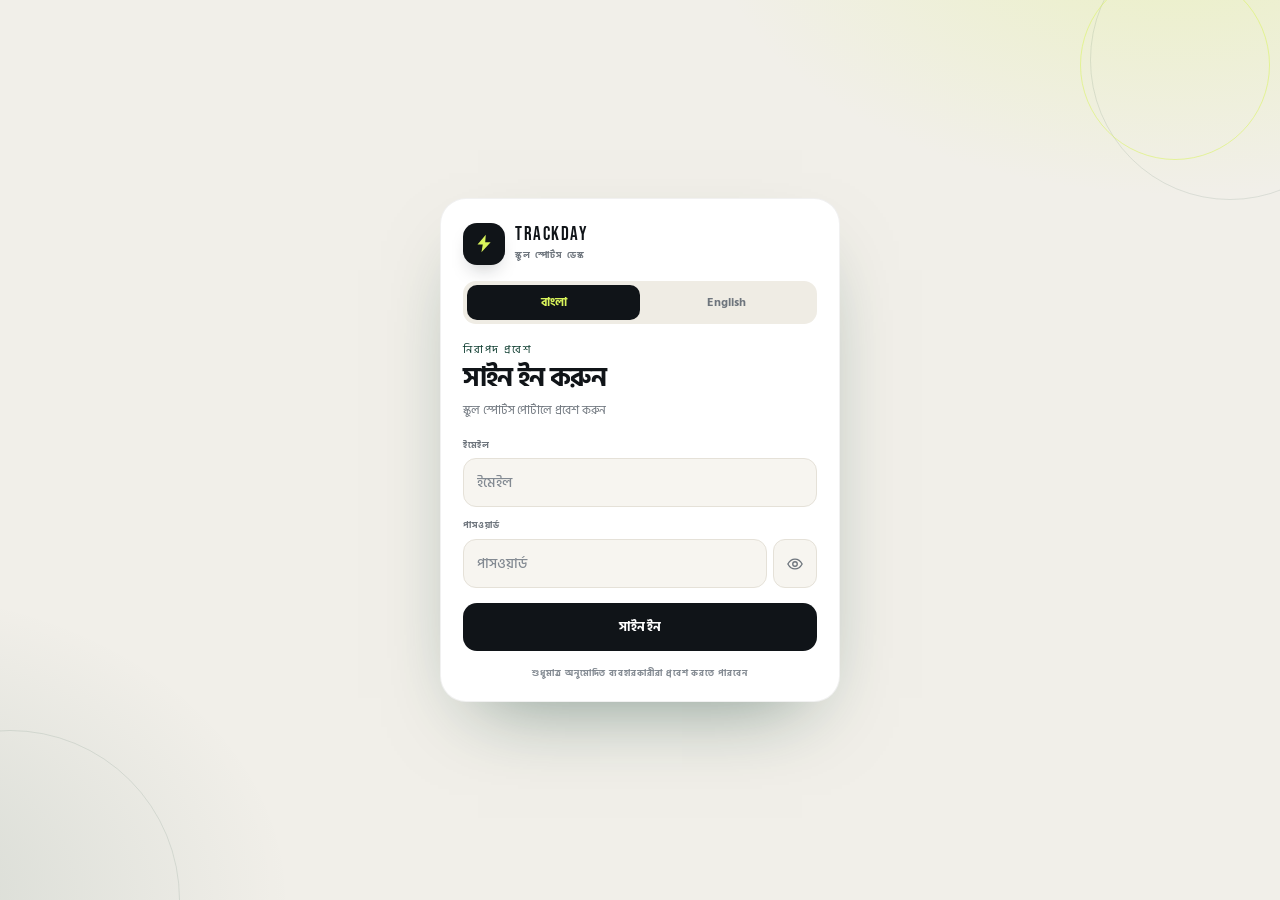
==== commit d255bd74: "feat: multi-user Supabase portal with role-based access and realtime Replace the localStorage-only p" ====
--- a/index.html
+++ b/index.html
@@ -37,9 +37,9 @@
     <symbol id="i-edit" viewBox="0 0 24 24" fill="none" stroke="currentColor" stroke-width="1.8" stroke-linecap="round" stroke-linejoin="round"><path d="M12 20h9"/><path d="M16.5 3.5a2.1 2.1 0 0 1 3 3L7 19l-4 1 1-4z"/></symbol>
     <symbol id="i-trash" viewBox="0 0 24 24" fill="none" stroke="currentColor" stroke-width="1.8" stroke-linecap="round" stroke-linejoin="round"><path d="M3 6h18"/><path d="M8 6V4h8v2"/><path d="M19 6l-1 14H6L5 6"/><path d="M10 11v6M14 11v6"/></symbol>
     <symbol id="i-user-plus" viewBox="0 0 24 24" fill="none" stroke="currentColor" stroke-width="1.8" stroke-linecap="round" stroke-linejoin="round"><path d="M15 21v-1.8a3.8 3.8 0 0 0-3.8-3.8H6.8A3.8 3.8 0 0 0 3 19.2V21"/><circle cx="9" cy="7.2" r="3.7"/><path d="M19 8v6M22 11h-6"/></symbol>
+    <symbol id="i-user" viewBox="0 0 24 24" fill="none" stroke="currentColor" stroke-width="1.8" stroke-linecap="round" stroke-linejoin="round"><circle cx="12" cy="8" r="4"/><path d="M4.5 21a7.5 7.5 0 0 1 15 0"/></symbol>
     <symbol id="i-print" viewBox="0 0 24 24" fill="none" stroke="currentColor" stroke-width="1.8" stroke-linecap="round" stroke-linejoin="round"><path d="M6.5 9V3.5h11V9"/><path d="M6.5 18H4.5a2 2 0 0 1-2-2v-5a2 2 0 0 1 2-2h15a2 2 0 0 1 2 2v5a2 2 0 0 1-2 2h-2"/><rect x="6.5" y="14" width="11" height="6.5"/></symbol>
     <symbol id="i-download" viewBox="0 0 24 24" fill="none" stroke="currentColor" stroke-width="1.8" stroke-linecap="round" stroke-linejoin="round"><path d="M12 3v12"/><path d="m7 10 5 5 5-5"/><path d="M4 19.5h16"/></symbol>
-    <symbol id="i-upload" viewBox="0 0 24 24" fill="none" stroke="currentColor" stroke-width="1.8" stroke-linecap="round" stroke-linejoin="round"><path d="M12 15V3"/><path d="m7 8 5-5 5 5"/><path d="M4 19.5h16"/></symbol>
     <symbol id="i-globe" viewBox="0 0 24 24" fill="none" stroke="currentColor" stroke-width="1.8" stroke-linecap="round"><circle cx="12" cy="12" r="8.5"/><path d="M3.5 12h17"/><path d="M12 3.5c2.4 2.4 3.6 5.2 3.6 8.5s-1.2 6.1-3.6 8.5c-2.4-2.4-3.6-5.2-3.6-8.5S9.6 5.9 12 3.5z"/></symbol>
     <symbol id="i-info" viewBox="0 0 24 24" fill="none" stroke="currentColor" stroke-width="1.8" stroke-linecap="round" stroke-linejoin="round"><circle cx="12" cy="12" r="8.5"/><path d="M12 11v5.5M12 7.8v.2"/></symbol>
     <symbol id="i-check" viewBox="0 0 24 24" fill="none" stroke="currentColor" stroke-width="2.2" stroke-linecap="round" stroke-linejoin="round"><path d="m4.5 12.5 5 5 10-11"/></symbol>
@@ -48,10 +48,96 @@
     <symbol id="i-settings" viewBox="0 0 24 24" fill="none" stroke="currentColor" stroke-width="1.8" stroke-linecap="round" stroke-linejoin="round"><circle cx="12" cy="12" r="3"/><path d="M19.4 15a1.6 1.6 0 0 0 .3 1.8l.1.1a2 2 0 1 1-2.8 2.8l-.1-.1a1.6 1.6 0 0 0-1.8-.3 1.6 1.6 0 0 0-1 1.5V21a2 2 0 1 1-4 0v-.1a1.6 1.6 0 0 0-1-1.5 1.6 1.6 0 0 0-1.8.3l-.1.1a2 2 0 1 1-2.8-2.8l.1-.1a1.6 1.6 0 0 0 .3-1.8 1.6 1.6 0 0 0-1.5-1H3a2 2 0 1 1 0-4h.1a1.6 1.6 0 0 0 1.5-1 1.6 1.6 0 0 0-.3-1.8l-.1-.1a2 2 0 1 1 2.8-2.8l.1.1a1.6 1.6 0 0 0 1.8.3H9a1.6 1.6 0 0 0 1-1.5V3a2 2 0 1 1 4 0v.1a1.6 1.6 0 0 0 1 1.5 1.6 1.6 0 0 0 1.8-.3l.1-.1a2 2 0 1 1 2.8 2.8l-.1.1a1.6 1.6 0 0 0-.3 1.8V10a1.6 1.6 0 0 0 1.5 1H21a2 2 0 1 1 0 4h-.1a1.6 1.6 0 0 0-1.5 1z"/></symbol>
     <symbol id="i-list" viewBox="0 0 24 24" fill="none" stroke="currentColor" stroke-width="1.9" stroke-linecap="round"><path d="M8 6h13M8 12h13M8 18h13"/><circle cx="3.5" cy="6" r="1" fill="currentColor" stroke="none"/><circle cx="3.5" cy="12" r="1" fill="currentColor" stroke="none"/><circle cx="3.5" cy="18" r="1" fill="currentColor" stroke="none"/></symbol>
     <symbol id="i-arrow-up-right" viewBox="0 0 24 24" fill="none" stroke="currentColor" stroke-width="2" stroke-linecap="round" stroke-linejoin="round"><path d="M7 17 17 7"/><path d="M8 7h9v9"/></symbol>
+    <symbol id="i-shield" viewBox="0 0 24 24" fill="none" stroke="currentColor" stroke-width="1.8" stroke-linecap="round" stroke-linejoin="round"><path d="M12 3 5 6v5.5c0 4.4 3 8.1 7 9.5 4-1.4 7-5.1 7-9.5V6z"/><path d="m9.5 12 1.8 1.8 3.4-3.6"/></symbol>
+    <symbol id="i-key" viewBox="0 0 24 24" fill="none" stroke="currentColor" stroke-width="1.8" stroke-linecap="round" stroke-linejoin="round"><circle cx="8" cy="15" r="4.5"/><path d="m11.3 11.7 8.2-8.2M16.5 6.5l2.5 2.5M14 9l2 2"/></symbol>
+    <symbol id="i-logout" viewBox="0 0 24 24" fill="none" stroke="currentColor" stroke-width="1.8" stroke-linecap="round" stroke-linejoin="round"><path d="M9 21H5a2 2 0 0 1-2-2V5a2 2 0 0 1 2-2h4"/><path d="m16 17 5-5-5-5"/><path d="M21 12H9"/></symbol>
+    <symbol id="i-eye" viewBox="0 0 24 24" fill="none" stroke="currentColor" stroke-width="1.8" stroke-linecap="round" stroke-linejoin="round"><path d="M2.5 12S6 5.5 12 5.5 21.5 12 21.5 12 18 18.5 12 18.5 2.5 12 2.5 12z"/><circle cx="12" cy="12" r="3"/></symbol>
+    <symbol id="i-eye-off" viewBox="0 0 24 24" fill="none" stroke="currentColor" stroke-width="1.8" stroke-linecap="round" stroke-linejoin="round"><path d="M3 3l18 18"/><path d="M10.6 6.1A10.9 10.9 0 0 1 12 6c6 0 9.5 6 9.5 6a16.9 16.9 0 0 1-3.4 4M6.6 6.6C3.9 8.4 2.5 12 2.5 12S6 18 12 18c1.5 0 2.9-.4 4.1-1"/><path d="M9.9 9.9a3 3 0 0 0 4.2 4.2"/></symbol>
   </svg>
 
-  <div class="app">
-
+  <!-- ===== LOGIN ===== -->
+  <div class="auth-shell" id="authScreen" hidden>
+    <div class="auth-deco" aria-hidden="true">
+      <span></span><span></span><span></span>
+    </div>
+    <div class="auth-card">
+      <div class="auth-brand">
+        <div class="auth-mark"><svg class="ic" viewBox="0 0 24 24"><use href="#i-bolt"/></svg></div>
+        <div>
+          <div class="auth-brand-name">TRACKDAY</div>
+          <div class="auth-brand-sub" data-i18n="auth.brandSub">SCHOOL SPORTS DESK</div>
+        </div>
+      </div>
+      <div class="auth-lang">
+        <div class="seg" id="authLangSeg"><button type="button" data-lang="bn">বাংলা</button><button type="button" data-lang="en">English</button></div>
+      </div>
+      <div class="auth-eyebrow" data-i18n="auth.eyebrow">SECURE ACCESS</div>
+      <h1 class="auth-title" data-i18n="auth.title">Sign in</h1>
+      <p class="auth-sub" data-i18n="auth.subtitle">Enter the school sports portal</p>
+      <form id="loginForm" class="auth-form" autocomplete="on" novalidate>
+        <label class="auth-field">
+          <span data-i18n="auth.email">Email</span>
+          <input id="loginEmail" type="email" inputmode="email" autocomplete="username" autocapitalize="none" spellcheck="false" data-i18n-ph="auth.email" placeholder="Email">
+        </label>
+        <label class="auth-field">
+          <span data-i18n="auth.password">Password</span>
+          <div class="input-with-btn">
+            <input id="loginPassword" type="password" autocomplete="current-password" data-i18n-ph="auth.password" placeholder="Password">
+            <button type="button" class="pw-toggle" data-pw-toggle="loginPassword" aria-label="Show password">
+              <svg class="ic" viewBox="0 0 24 24"><use href="#i-eye"/></svg>
+            </button>
+          </div>
+        </label>
+        <div class="form-error" id="authError" hidden></div>
+        <button class="btn btn-block auth-submit" type="submit" id="loginSubmit">
+          <span data-i18n="auth.signIn">Sign in</span>
+        </button>
+      </form>
+      <p class="auth-foot" data-i18n="auth.foot">Authorised users only</p>
+    </div>
+  </div>
+
+  <!-- ===== FORCED / VOLUNTARY PASSWORD ===== -->
+  <div class="auth-shell password-shell" id="passwordScreen" hidden>
+    <div class="auth-card auth-card-sm">
+      <div class="auth-brand">
+        <div class="auth-mark amber"><svg class="ic" viewBox="0 0 24 24"><use href="#i-key"/></svg></div>
+        <div>
+          <div class="auth-brand-name">TRACKDAY</div>
+          <div class="auth-brand-sub" data-i18n="auth.security">SECURITY</div>
+        </div>
+      </div>
+      <h1 class="auth-title" id="passwordTitle" data-i18n="auth.forceTitle">Set a new password</h1>
+      <p class="auth-sub" id="passwordSub" data-i18n="auth.forceSub"></p>
+      <form id="passwordForm" class="auth-form" autocomplete="off" novalidate>
+        <label class="auth-field">
+          <span data-i18n="auth.newPassword">New password</span>
+          <div class="input-with-btn">
+            <input id="newPassword" type="password" autocomplete="new-password" minlength="8" data-i18n-ph="auth.newPassword" placeholder="New password">
+            <button type="button" class="pw-toggle" data-pw-toggle="newPassword" aria-label="Show password">
+              <svg class="ic" viewBox="0 0 24 24"><use href="#i-eye"/></svg>
+            </button>
+          </div>
+        </label>
+        <label class="auth-field">
+          <span data-i18n="auth.confirmPassword">Confirm password</span>
+          <div class="input-with-btn">
+            <input id="confirmPassword" type="password" autocomplete="new-password" minlength="8" data-i18n-ph="auth.confirmPassword" placeholder="Confirm password">
+            <button type="button" class="pw-toggle" data-pw-toggle="confirmPassword" aria-label="Show password">
+              <svg class="ic" viewBox="0 0 24 24"><use href="#i-eye"/></svg>
+            </button>
+          </div>
+        </label>
+        <div class="form-error" id="passwordError" hidden></div>
+        <button class="btn btn-block auth-submit" type="submit" id="passwordSubmit">
+          <span data-i18n="auth.savePassword">Save password</span>
+        </button>
+        <button class="btn btn-ghost btn-block" type="button" id="passwordCancel" data-i18n="common.cancel">Cancel</button>
+      </form>
+    </div>
+  </div>
+
+  <div class="app" id="appShell">
     <!-- ===== APP BAR ===== -->
     <header class="appbar">
       <button id="btnBack" class="appbar-back" hidden aria-label="Back">
@@ -61,10 +147,17 @@
         <div class="appbar-eyebrow" id="appBarEyebrow">SCHOOL SPORTS DESK</div>
         <div id="appBarTitle" class="appbar-title">বার্ষিক ক্রীড়া প্রতিযোগিতা</div>
       </div>
-      <div class="appbar-badge" aria-hidden="true">
-        <svg class="ic" viewBox="0 0 24 24"><use href="#i-bolt"/></svg>
-      </div>
+      <button class="appbar-account" id="btnAccount" type="button" aria-label="Account">
+        <span class="appbar-avatar" id="appbarAvatar">?</span>
+        <span class="appbar-live" id="appbarLive" aria-hidden="true"></span>
+      </button>
     </header>
+
+    <!-- ===== APP LOADING ===== -->
+    <div class="app-loading" id="appLoading" hidden>
+      <span class="spinner" aria-hidden="true"></span>
+      <span data-i18n="common.loading">Loading…</span>
+    </div>
 
     <!-- ===== CONTENT ===== -->
     <main class="app-content" id="appContent">
@@ -76,12 +169,14 @@
           <svg class="hero-watermark" viewBox="0 0 24 24"><use href="#i-trophy"/></svg>
           <div class="hero-top">
             <span class="hero-eyebrow" data-i18n="home.seasonLabel">SEASON SCOREBOARD</span>
-            <span class="hero-live"><span class="live-dot"></span><span data-i18n="home.live">লোকাল ডেটা</span></span>
+            <span class="hero-live offline" id="liveIndicator"><span class="live-dot"></span><span id="liveLabel" data-i18n="home.liveOff">Offline</span></span>
           </div>
           <div class="hero-num" id="heroStudents">0</div>
           <div class="hero-label" data-i18n="home.heroLabel">মোট শিক্ষার্থী</div>
           <div class="hero-sub" id="heroSub"></div>
         </div>
+
+        <div class="role-banner" id="roleBanner" hidden></div>
 
         <div class="stat-grid stat-grid-4">
           <div class="stat-card">
@@ -115,7 +210,7 @@
               <span class="quick-ico primary"><svg class="ic" viewBox="0 0 24 24"><use href="#i-user-plus"/></svg></span>
               <span class="quick-label" data-i18n="home.addStudent">শিক্ষার্থী যোগ</span>
             </button>
-            <button class="quick-btn" id="qaAddEvent">
+            <button class="quick-btn" id="qaAddEvent" data-admin-only>
               <span class="quick-ico orange"><svg class="ic" viewBox="0 0 24 24"><use href="#i-calendar"/></svg></span>
               <span class="quick-label" data-i18n="home.addEvent">ইভেন্ট যোগ</span>
             </button>
@@ -281,13 +376,23 @@
           <div class="brand-mark"><svg class="ic" viewBox="0 0 24 24"><use href="#i-bolt"/></svg></div>
           <div class="more-hero-txt">
             <div class="more-app" data-i18n="app.title">বার্ষিক ক্রীড়া প্রতিযোগিতা</div>
-            <div class="more-sub" data-i18n="more.tagline">সব তথ্য তোমার ফোনে সংরক্ষিত</div>
+            <div class="more-sub" data-i18n="more.tagline">Supabase-এ সংরক্ষিত · সবাই একসাথে</div>
           </div>
         </div>
         <div class="card menu-card">
+          <button class="menu-row" id="btnAccountRow" type="button">
+            <span class="menu-ico dark"><span class="menu-avatar" id="moreAvatar">?</span></span>
+            <span class="menu-txt"><span class="menu-title" id="moreName" data-i18n="account.title">অ্যাকাউন্ট</span><span class="menu-sub" id="moreEmail"></span></span>
+            <svg class="ic chev" viewBox="0 0 24 24"><use href="#i-chev"/></svg>
+          </button>
           <button class="menu-row" data-screen="schools">
             <span class="menu-ico blue"><svg class="ic" viewBox="0 0 24 24"><use href="#i-school"/></svg></span>
             <span class="menu-txt"><span class="menu-title" data-i18n="more.schools">স্কুল</span><span class="menu-sub" data-i18n="more.schoolsDesc">স্কুল যোগ ও পরিচালনা</span></span>
+            <svg class="ic chev" viewBox="0 0 24 24"><use href="#i-chev"/></svg>
+          </button>
+          <button class="menu-row" data-screen="teachers" data-admin-only>
+            <span class="menu-ico orange"><svg class="ic" viewBox="0 0 24 24"><use href="#i-shield"/></svg></span>
+            <span class="menu-txt"><span class="menu-title" data-i18n="teachers.title">শিক্ষক ও অ্যাডমিন</span><span class="menu-sub" data-i18n="more.teachersDesc">শিক্ষক অ্যাকাউন্ট ও স্কুল লিংক</span></span>
             <svg class="ic chev" viewBox="0 0 24 24"><use href="#i-chev"/></svg>
           </button>
           <button class="menu-row" data-screen="settings">
@@ -296,13 +401,29 @@
             <svg class="ic chev" viewBox="0 0 24 24"><use href="#i-chev"/></svg>
           </button>
         </div>
-        <div class="app-version" data-i18n="more.footer">লোকাল-ফার্স্ট · অফলাইন রেডি</div>
+        <div class="app-version" data-i18n="more.footer">Supabase · রিয়েলটাইম</div>
       </section>
 
       <!-- SCHOOLS (secondary) -->
       <section id="screen-schools" class="screen">
+        <p class="screen-desc" data-i18n="schools.desc">সব স্কুলের তালিকা। অ্যাডমিন স্কুল যোগ, সম্পাদনা ও মুছে ফেলতে পারেন।</p>
         <div id="schoolList" class="card-list"></div>
         <p class="empty" id="schoolEmpty" data-i18n="schools.empty" hidden>এখনো কোনো স্কুল যোগ করা হয়নি।</p>
+      </section>
+
+      <!-- TEACHERS / ADMINS (secondary, admin only) -->
+      <section id="screen-teachers" class="screen">
+        <p class="screen-desc" data-i18n="teachers.desc">প্রতিটি স্কুলে একজন শিক্ষক লিংক করুন। Temp Admin সব কাজ করতে পারে, শুধু Super Admin পরিবর্তন করতে পারে না।</p>
+        <button class="btn btn-block" id="btnAddTeacher" type="button">
+          <svg class="ic" viewBox="0 0 24 24"><use href="#i-user-plus"/></svg>
+          <span data-i18n="teachers.addTitle">নতুন শিক্ষক / অ্যাডমিন</span>
+        </button>
+        <div class="section-head">
+          <h2 data-i18n="teachers.title">শিক্ষক ও অ্যাডমিন</h2>
+          <span class="section-meta" id="teacherMeta"></span>
+        </div>
+        <div id="teacherList" class="card-list"></div>
+        <p class="empty" id="teacherEmpty" data-i18n="teachers.empty" hidden>এখনো কোনো শিক্ষক বা Temp Admin নেই।</p>
       </section>
 
       <!-- SETTINGS (secondary) -->
@@ -317,27 +438,39 @@
         </div>
         <div class="card">
           <div class="card-head with-icon">
+            <span class="head-ico"><svg class="ic" viewBox="0 0 24 24"><use href="#i-user"/></svg></span>
+            <div><h2 data-i18n="account.title">অ্যাকাউন্ট</h2>
+            <p class="screen-desc" data-i18n="account.secure">সেশনটি Supabase Auth দ্বারা সুরক্ষিত।</p></div>
+          </div>
+          <div class="btn-row">
+            <button class="btn btn-ghost" id="btnSettingsAccount">
+              <svg class="ic" viewBox="0 0 24 24"><use href="#i-user"/></svg>
+              <span data-i18n="account.title">অ্যাকাউন্ট</span>
+            </button>
+            <button class="btn btn-ghost" id="btnSettingsLogout">
+              <svg class="ic" viewBox="0 0 24 24"><use href="#i-logout"/></svg>
+              <span data-i18n="account.logout">লগআউট</span>
+            </button>
+          </div>
+        </div>
+        <div class="card" data-admin-only>
+          <div class="card-head with-icon">
             <span class="head-ico"><svg class="ic" viewBox="0 0 24 24"><use href="#i-download"/></svg></span>
-            <div><h2 data-i18n="backup.title">ব্যাকআপ ও রিস্টোর</h2>
-            <p class="screen-desc" data-i18n="backup.desc">সব তথ্য এক ফাইলে ডাউনলোড করে রাখো।</p></div>
+            <div><h2 data-i18n="backup.title">ডেটা এক্সপোর্ট</h2>
+            <p class="screen-desc" data-i18n="backup.desc">বর্তমান ডেটা JSON ফাইলে ডাউনলোড করুন।</p></div>
           </div>
           <div class="btn-row">
             <button class="btn btn-ghost" id="btnExport">
               <svg class="ic" viewBox="0 0 24 24"><use href="#i-download"/></svg>
-              <span data-i18n="backup.export">ব্যাকআপ ডাউনলোড</span>
-            </button>
-            <label class="btn btn-ghost">
-              <svg class="ic" viewBox="0 0 24 24"><use href="#i-upload"/></svg>
-              <span data-i18n="backup.import">ব্যাকআপ রিস্টোর</span>
-              <input type="file" id="fileImport" accept="application/json,.json" hidden>
-            </label>
+              <span data-i18n="backup.export">JSON ডাউনলোড</span>
+            </button>
           </div>
         </div>
         <div class="card">
           <div class="card-head with-icon">
             <span class="head-ico"><svg class="ic" viewBox="0 0 24 24"><use href="#i-info"/></svg></span>
             <div><h2 data-i18n="settings.aboutTitle">অ্যাপ সম্পর্কে</h2>
-            <p class="screen-desc" data-i18n="settings.aboutDesc">বার্ষিক ক্রীড়া প্রতিযোগিতা — স্কুল স্পোর্টস অ্যাপ। সব তথ্য তোমার ফোনেই সংরক্ষিত থাকে।</p></div>
+            <p class="screen-desc" data-i18n="settings.aboutDesc">বার্ষিক ক্রীড়া প্রতিযোগিতা — স্কুল স্পোর্টস অ্যাপ। তথ্য Supabase-এ সংরক্ষিত থাকে এবং সব ডিভাইসে রিয়েলটাইমে আপডেট হয়।</p></div>
           </div>
         </div>
       </section>
@@ -381,7 +514,7 @@
       </button>
       <div class="nav-side-foot">
         <span class="nsf-dot"></span>
-        <span data-i18n="more.footer">লোকাল-ফার্স্ট · অফলাইন রেডি</span>
+        <span data-i18n="more.footer">Supabase · রিয়েলটাইম</span>
       </div>
     </nav>
   </div>
@@ -554,6 +687,72 @@
     </div>
   </div>
 
+  <!-- ===== SHEET: TEACHER / ADMIN ===== -->
+  <div class="sheet-overlay" id="sheetTeacher">
+    <div class="sheet">
+      <div class="sheet-handle"></div>
+      <div class="sheet-head"><h2 id="sheetTeacherTitle" data-i18n="teachers.addTitle">নতুন শিক্ষক / অ্যাডমিন</h2>
+        <button class="sheet-close" aria-label="Close" data-close="sheetTeacher"><svg class="ic" viewBox="0 0 24 24"><use href="#i-close"/></svg></button>
+      </div>
+      <form id="teacherForm" class="sheet-form" autocomplete="off">
+        <input type="hidden" id="teacherUserId">
+        <label><span data-i18n="teachers.name">পূর্ণ নাম</span> <span class="req">*</span><input required id="teacherName" data-i18n-ph="teachers.name" placeholder="পূর্ণ নাম"></label>
+        <label id="teacherEmailWrap"><span data-i18n="teachers.email">ইমেইল</span> <span class="req">*</span><input id="teacherEmail" type="email" inputmode="email" autocapitalize="none" spellcheck="false" data-i18n-ph="teachers.email" placeholder="name@example.com"></label>
+        <label id="teacherRoleWrap"><span data-i18n="teachers.role">অ্যাকাউন্টের ধরন</span>
+          <select id="teacherRole">
+            <option value="teacher" data-i18n="teachers.roleTeacher">শিক্ষক</option>
+            <option value="temp_admin" data-i18n="teachers.roleTemp">Temp Admin</option>
+          </select>
+        </label>
+        <label id="teacherSchoolWrap"><span data-i18n="teachers.school">স্কুল</span> <span class="req">*</span><select id="teacherSchool"></select>
+          <span class="field-hint" data-i18n="teachers.schoolHint">একটি স্কুলে শুধু একজন শিক্ষক লিংক করা যাবে।</span>
+        </label>
+        <label id="teacherExpiryWrap" hidden><span data-i18n="teachers.expiry">মেয়াদ শেষের তারিখ</span><input type="datetime-local" id="teacherExpiry"></label>
+        <label id="teacherPasswordWrap"><span data-i18n="teachers.tempPassword">টেম্প পাসওয়ার্ড</span> <span class="req">*</span>
+          <div class="input-with-btn">
+            <input id="teacherPassword" type="text" autocomplete="new-password" spellcheck="false" data-i18n-ph="teachers.passwordHint" placeholder="কমপক্ষে ৮ অক্ষর">
+            <button type="button" class="mini-action" id="btnGeneratePassword" data-i18n="teachers.generate">তৈরি করুন</button>
+          </div>
+          <span class="field-hint" data-i18n="teachers.passwordHint">কমপক্ষে ৮ অক্ষর।</span>
+        </label>
+        <label id="teacherActiveWrap" class="check-row" hidden><input type="checkbox" id="teacherActive" checked><span data-i18n="teachers.active">অ্যাকাউন্ট চালু</span></label>
+        <p class="sheet-note" data-i18n="teachers.notes">শিক্ষক প্রথম লগইনে পাসওয়ার্ড বদলাতে বাধ্য হবেন। পাসওয়ার্ড কোথাও সংরক্ষণ করা হয় না।</p>
+        <button class="btn btn-block" type="submit" data-i18n="common.save">সেভ করুন</button>
+      </form>
+    </div>
+  </div>
+
+  <!-- ===== SHEET: RESET PASSWORD ===== -->
+  <div class="sheet-overlay" id="sheetResetPassword">
+    <div class="sheet">
+      <div class="sheet-handle"></div>
+      <div class="sheet-head"><h2 data-i18n="teachers.resetTitle">পাসওয়ার্ড রিসেট</h2>
+        <button class="sheet-close" aria-label="Close" data-close="sheetResetPassword"><svg class="ic" viewBox="0 0 24 24"><use href="#i-close"/></svg></button>
+      </div>
+      <form id="resetPasswordForm" class="sheet-form" autocomplete="off">
+        <input type="hidden" id="resetUserId">
+        <p class="sheet-note" id="resetPasswordSub"></p>
+        <label><span data-i18n="teachers.tempPassword">টেম্প পাসওয়ার্ড</span> <span class="req">*</span>
+          <div class="input-with-btn">
+            <input id="resetPassword" type="text" autocomplete="new-password" spellcheck="false" data-i18n-ph="teachers.passwordHint" placeholder="কমপক্ষে ৮ অক্ষর">
+            <button type="button" class="mini-action" id="btnGenerateResetPassword" data-i18n="teachers.generate">তৈরি করুন</button>
+          </div>
+        </label>
+        <button class="btn btn-block" type="submit" data-i18n="teachers.reset">পাসওয়ার্ড সেট করুন</button>
+      </form>
+    </div>
+  </div>
+
+  <!-- ===== SHEET: ACCOUNT ===== -->
+  <div class="sheet-overlay" id="sheetAccount">
+    <div class="sheet">
+      <div class="sheet-handle"></div>
+      <div class="sheet-head"><h2 data-i18n="account.title">অ্যাকাউন্ট</h2>
+        <button class="sheet-close" aria-label="Close" data-close="sheetAccount"><svg class="ic" viewBox="0 0 24 24"><use href="#i-close"/></svg></button>
+      </div>
+      <div id="accountBody"></div>
+    </div>
+  </div>
 
   <!-- ===== CONFIRM DIALOG ===== -->
   <div class="dialog-overlay" id="dialogConfirm" role="dialog" aria-modal="true" aria-labelledby="confirmTitle">
@@ -570,6 +769,12 @@
 
   <div class="toast" id="toast" role="status" aria-live="polite"></div>
 
+  <script src="config.js"></script>
+  <script src="vendor/supabase.js"></script>
+  <script src="supabase-client.js"></script>
+  <script src="data.js"></script>
+  <script src="realtime.js"></script>
+  <script src="auth.js"></script>
   <script src="app.js"></script>
 </body>
 </html>
--- a/styles.css
+++ b/styles.css
@@ -1643,4 +1643,204 @@
   .ev-filter-chip.clear-all:hover { background: #F7DED2; }
 }
 
-
+/* =========================================================
+   v3 — auth, roles, teachers, account, live state
+   ========================================================= */
+body:not(.authed) .app { display: none !important; }
+body:not(.authed) .sheet-overlay,
+body:not(.authed) .dialog-overlay { display: none !important; }
+body.authed .auth-shell { display: none !important; }
+body.auth-locked, body.password-locked { overflow: hidden; }
+
+.appbar-account {
+  position: relative; border: 0; cursor: pointer;
+  width: 42px; height: 42px; border-radius: 14px; flex: 0 0 auto;
+  background: var(--ink); color: var(--lime);
+  display: grid; place-items: center;
+  box-shadow: 0 10px 24px -12px rgba(16, 20, 24, .8);
+}
+.appbar-account:active { transform: scale(.94); }
+.appbar-avatar { font-size: .72rem; font-weight: 800; letter-spacing: .02em; }
+.appbar-live {
+  position: absolute; right: -2px; top: -2px;
+  width: 11px; height: 11px; border-radius: 50%;
+  background: var(--lime); border: 2px solid var(--bg);
+  box-shadow: 0 0 0 2px rgba(217, 244, 91, .18);
+}
+.appbar-live.off { background: var(--muted-2); box-shadow: none; }
+
+.app-loading {
+  position: absolute; inset: 0; z-index: 45;
+  display: flex; flex-direction: column; align-items: center; justify-content: center; gap: 12px;
+  background: rgba(241, 239, 233, .78); backdrop-filter: blur(3px);
+  font-size: .72rem; font-weight: 800; letter-spacing: .08em; text-transform: uppercase; color: var(--muted);
+}
+.spinner {
+  width: 26px; height: 26px; border-radius: 50%;
+  border: 2.5px solid var(--line-strong); border-top-color: var(--brand);
+  animation: spin .8s linear infinite;
+}
+@keyframes spin { to { transform: rotate(360deg); } }
+
+.hero-live.offline .live-dot { background: var(--muted-2); box-shadow: none; animation: none; }
+
+.role-banner {
+  display: flex; align-items: flex-start; gap: 10px;
+  border-radius: 16px; padding: 11px 13px; margin: 0 0 13px;
+  border: 1px solid transparent; font-size: .7rem; line-height: 1.5;
+}
+.role-banner.admin { background: var(--brand-soft); border-color: #CFE3D8; color: #14503C; }
+.role-banner.teacher { background: var(--gold-soft); border-color: #EEDDB4; color: #6E5214; }
+.role-banner-ico { width: 24px; height: 24px; flex: 0 0 auto; display: grid; place-items: center; }
+.role-banner-ico .ic { width: 17px; height: 17px; }
+.role-banner-txt { display: flex; flex-direction: column; gap: 2px; }
+.role-banner-txt strong { font-size: .72rem; font-weight: 800; }
+
+.readonly-note {
+  display: flex; align-items: center; gap: 7px;
+  background: var(--gold-soft); color: #6E5214; border: 1px solid #EEDDB4;
+  border-radius: 11px; padding: 8px 10px; font-size: .68rem; font-weight: 700;
+  margin: 0 0 12px;
+}
+.readonly-note .ic { width: 15px; height: 15px; }
+
+/* Auth screens */
+.auth-shell {
+  position: fixed; inset: 0; z-index: 120;
+  display: flex; align-items: center; justify-content: center;
+  padding: calc(22px + env(safe-area-inset-top, 0px)) 18px calc(22px + env(safe-area-inset-bottom, 0px));
+  overflow-y: auto;
+  background:
+    radial-gradient(760px 460px at 92% -10%, rgba(217, 244, 91, .28), transparent 62%),
+    radial-gradient(700px 520px at -10% 100%, rgba(12, 59, 46, .12), transparent 60%),
+    var(--bg);
+}
+.auth-deco { position: fixed; inset: 0; pointer-events: none; overflow: hidden; }
+.auth-deco span {
+  position: absolute; border: 1px solid rgba(12, 59, 46, .1); border-radius: 50%;
+}
+.auth-deco span:nth-child(1) { width: 280px; height: 280px; right: -90px; top: -80px; }
+.auth-deco span:nth-child(2) { width: 190px; height: 190px; right: 10px; top: -30px; border-color: rgba(217, 244, 91, .55); }
+.auth-deco span:nth-child(3) { width: 340px; height: 340px; left: -160px; bottom: -170px; }
+.auth-card {
+  position: relative; width: 100%; max-width: 400px;
+  background: var(--surface); border: 1px solid rgba(16, 20, 24, .06);
+  border-radius: 26px; padding: 24px 22px 20px;
+  box-shadow: 0 34px 80px -38px rgba(12, 59, 46, .55);
+  animation: authIn .35s cubic-bezier(.22,.8,.3,1);
+}
+.auth-card-sm { max-width: 420px; }
+@keyframes authIn { from { opacity: 0; transform: translateY(14px) scale(.985); } to { opacity: 1; transform: none; } }
+.auth-brand { display: flex; align-items: center; gap: 10px; margin-bottom: 16px; }
+.auth-mark {
+  width: 42px; height: 42px; border-radius: 14px;
+  display: grid; place-items: center; background: var(--ink); color: var(--lime);
+  box-shadow: 0 10px 22px -14px rgba(16, 20, 24, .9);
+}
+.auth-mark.amber { background: var(--gold-soft); color: #8A6512; box-shadow: none; }
+.auth-mark .ic { width: 21px; height: 21px; }
+.auth-brand-name { font-family: var(--font-display); font-size: 1.2rem; letter-spacing: .08em; line-height: 1; }
+.auth-brand-sub { font-size: .56rem; font-weight: 800; letter-spacing: .14em; color: var(--muted); margin-top: 4px; text-transform: uppercase; }
+.auth-lang { margin-bottom: 18px; }
+.auth-lang .seg { width: 100%; }
+.auth-lang .seg button { flex: 1; padding: 8px; font-size: .72rem; }
+.auth-eyebrow { font-family: var(--font-display); font-size: .7rem; letter-spacing: .16em; color: var(--brand); text-transform: uppercase; margin-bottom: 4px; }
+.auth-title { font-size: 1.7rem; font-weight: 800; letter-spacing: -.035em; }
+.auth-sub { color: var(--muted); font-size: .78rem; line-height: 1.55; margin: 5px 0 18px; }
+.auth-form { display: flex; flex-direction: column; gap: 12px; }
+.auth-field { display: flex; flex-direction: column; gap: 6px; }
+.auth-field > span { font-size: .58rem; font-weight: 800; letter-spacing: .08em; text-transform: uppercase; color: var(--muted); }
+.auth-field input { width: 100%; background: var(--surface-2); border: 1px solid var(--line); border-radius: 13px; padding: 12px 13px; font-size: .88rem; font-weight: 600; color: var(--ink); outline: 0; transition: border-color .15s, box-shadow .15s; }
+.auth-field input:focus { border-color: var(--ink); box-shadow: 0 0 0 3px rgba(12, 59, 46, .08); background: #fff; }
+.input-with-btn { display: flex; align-items: stretch; gap: 6px; }
+.input-with-btn input { flex: 1; min-width: 0; }
+.pw-toggle {
+  flex: 0 0 auto; width: 44px; border: 1px solid var(--line); border-radius: 12px;
+  background: var(--surface-2); color: var(--muted); display: grid; place-items: center; cursor: pointer;
+}
+.pw-toggle.on { background: var(--brand-soft); color: var(--brand); border-color: #CFE3D8; }
+.pw-toggle .ic { width: 18px; height: 18px; }
+.form-error {
+  background: var(--red-soft); color: #8E2F2F; border: 1px solid #F2CDCD;
+  border-radius: 10px; padding: 9px 11px; font-size: .7rem; font-weight: 700; line-height: 1.45;
+}
+.auth-submit { margin-top: 3px; padding: 13px; font-size: .82rem; }
+.auth-foot { text-align: center; font-size: .58rem; font-weight: 800; letter-spacing: .1em; text-transform: uppercase; color: var(--muted-2); margin-top: 16px; }
+.password-shell { background: radial-gradient(700px 420px at 50% -10%, rgba(227, 183, 90, .25), transparent 65%), var(--bg); }
+
+/* Role gating */
+body:not(.admin-user) [data-admin-only] { display: none !important; }
+body.admin-user [data-teacher-only] { display: none !important; }
+
+/* Teachers */
+.btn .ic { flex: 0 0 auto; }
+#btnAddTeacher { margin-bottom: 6px; }
+.avatar.teacher { background: var(--brand-soft); color: var(--brand); }
+.avatar.teacher.temp { background: var(--gold-soft); color: #8A6512; }
+.avatar.teacher.super { background: var(--ink); color: var(--lime); }
+.you-pill {
+  display: inline-block; vertical-align: 1px; margin-left: 4px;
+  background: var(--brand-soft); color: var(--brand); border-radius: 999px;
+  font-size: .5rem; font-weight: 800; letter-spacing: .07em; text-transform: uppercase; padding: 2px 6px;
+}
+.pill .ic { width: 11px; height: 11px; }
+.pill.role.super { background: var(--ink); color: var(--lime); }
+.pill.role.temp { background: var(--gold-soft); color: #7A5A12; }
+.pill.role.teacher { background: var(--brand-soft); color: var(--brand); }
+.pill.off { background: var(--red-soft); color: var(--red); }
+.protected-pill {
+  display: inline-flex; align-items: center; gap: 4px;
+  font-size: .52rem; font-weight: 800; letter-spacing: .06em; text-transform: uppercase;
+  color: var(--muted); border: 1px solid var(--line); border-radius: 8px; padding: 4px 7px;
+}
+.protected-pill .ic { width: 12px; height: 12px; }
+.icon-btn.key { color: var(--gold); }
+.icon-btn.key:active { background: var(--gold-soft); border-color: var(--gold); }
+
+.field-hint { font-size: .6rem; font-weight: 600; letter-spacing: 0; text-transform: none; color: var(--muted-2); line-height: 1.45; }
+.mini-action {
+  flex: 0 0 auto; border: 1px solid var(--line); border-radius: 11px;
+  background: var(--surface-2); color: var(--brand); font-size: .64rem; font-weight: 800;
+  padding: 0 10px; cursor: pointer; white-space: nowrap;
+}
+.mini-action:active { background: var(--brand-soft); }
+.check-row { flex-direction: row !important; align-items: center; gap: 9px !important; text-transform: none !important; letter-spacing: 0 !important; font-size: .78rem !important; color: var(--ink-2) !important; }
+.check-row input { width: 18px; height: 18px; accent-color: var(--brand); }
+
+/* Account */
+.account-hero { display: flex; align-items: center; gap: 12px; padding: 4px 0 16px; border-bottom: 1px solid var(--line); }
+.account-avatar {
+  width: 54px; height: 54px; border-radius: 17px; flex: 0 0 auto;
+  display: grid; place-items: center; background: var(--ink); color: var(--lime);
+  font-size: .95rem; font-weight: 800; letter-spacing: .02em;
+}
+.account-id { flex: 1; min-width: 0; }
+.account-name { font-size: .95rem; font-weight: 800; letter-spacing: -.02em; white-space: nowrap; overflow: hidden; text-overflow: ellipsis; }
+.account-mail { font-size: .68rem; color: var(--muted); margin-top: 2px; white-space: nowrap; overflow: hidden; text-overflow: ellipsis; }
+.role-pill { flex: 0 0 auto; font-size: .5rem; font-weight: 800; letter-spacing: .07em; text-transform: uppercase; border-radius: 999px; padding: 4px 8px; }
+.role-pill.super { background: var(--ink); color: var(--lime); }
+.role-pill.temp { background: var(--gold-soft); color: #7A5A12; }
+.role-pill.teacher { background: var(--brand-soft); color: var(--brand); }
+.account-rows { display: flex; flex-direction: column; padding: 4px 0; }
+.account-row { display: flex; align-items: baseline; justify-content: space-between; gap: 14px; padding: 10px 0; border-bottom: 1px dashed var(--line); font-size: .7rem; }
+.account-row:last-child { border-bottom: 0; }
+.account-row span { color: var(--muted); font-weight: 700; flex: 0 0 auto; }
+.account-row strong { font-size: .72rem; font-weight: 800; text-align: right; overflow-wrap: anywhere; }
+.account-note { display: flex; gap: 8px; align-items: flex-start; background: var(--surface-2); border-radius: 11px; padding: 10px 11px; font-size: .66rem; line-height: 1.5; color: var(--muted); margin: 6px 0 14px; }
+.account-note .ic { width: 15px; height: 15px; margin-top: 1px; color: var(--brand); }
+.account-actions { display: grid; grid-template-columns: 1fr 1fr; gap: 8px; }
+.account-actions .btn { padding: 11px 8px; font-size: .72rem; }
+.account-secure { display: flex; align-items: center; justify-content: center; gap: 6px; color: var(--muted-2); font-size: .6rem; font-weight: 700; margin-top: 14px; }
+.account-secure .ic { width: 13px; height: 13px; }
+.menu-ico.dark { background: var(--ink); color: var(--lime); }
+.menu-avatar { font-size: .68rem; font-weight: 800; letter-spacing: .02em; }
+.btn-spinner { width: 14px; height: 14px; border-radius: 50%; border: 2px solid rgba(255, 255, 255, .35); border-top-color: #fff; display: inline-block; animation: spin .8s linear infinite; vertical-align: -2px; margin-right: 7px; }
+
+@media (max-width: 380px) {
+  .auth-card { padding: 20px 17px 17px; border-radius: 22px; }
+  .auth-title { font-size: 1.5rem; }
+  .account-actions { grid-template-columns: 1fr; }
+  .teacher-card .pcard-actions { flex-wrap: wrap; justify-content: flex-end; }
+}
+
+
